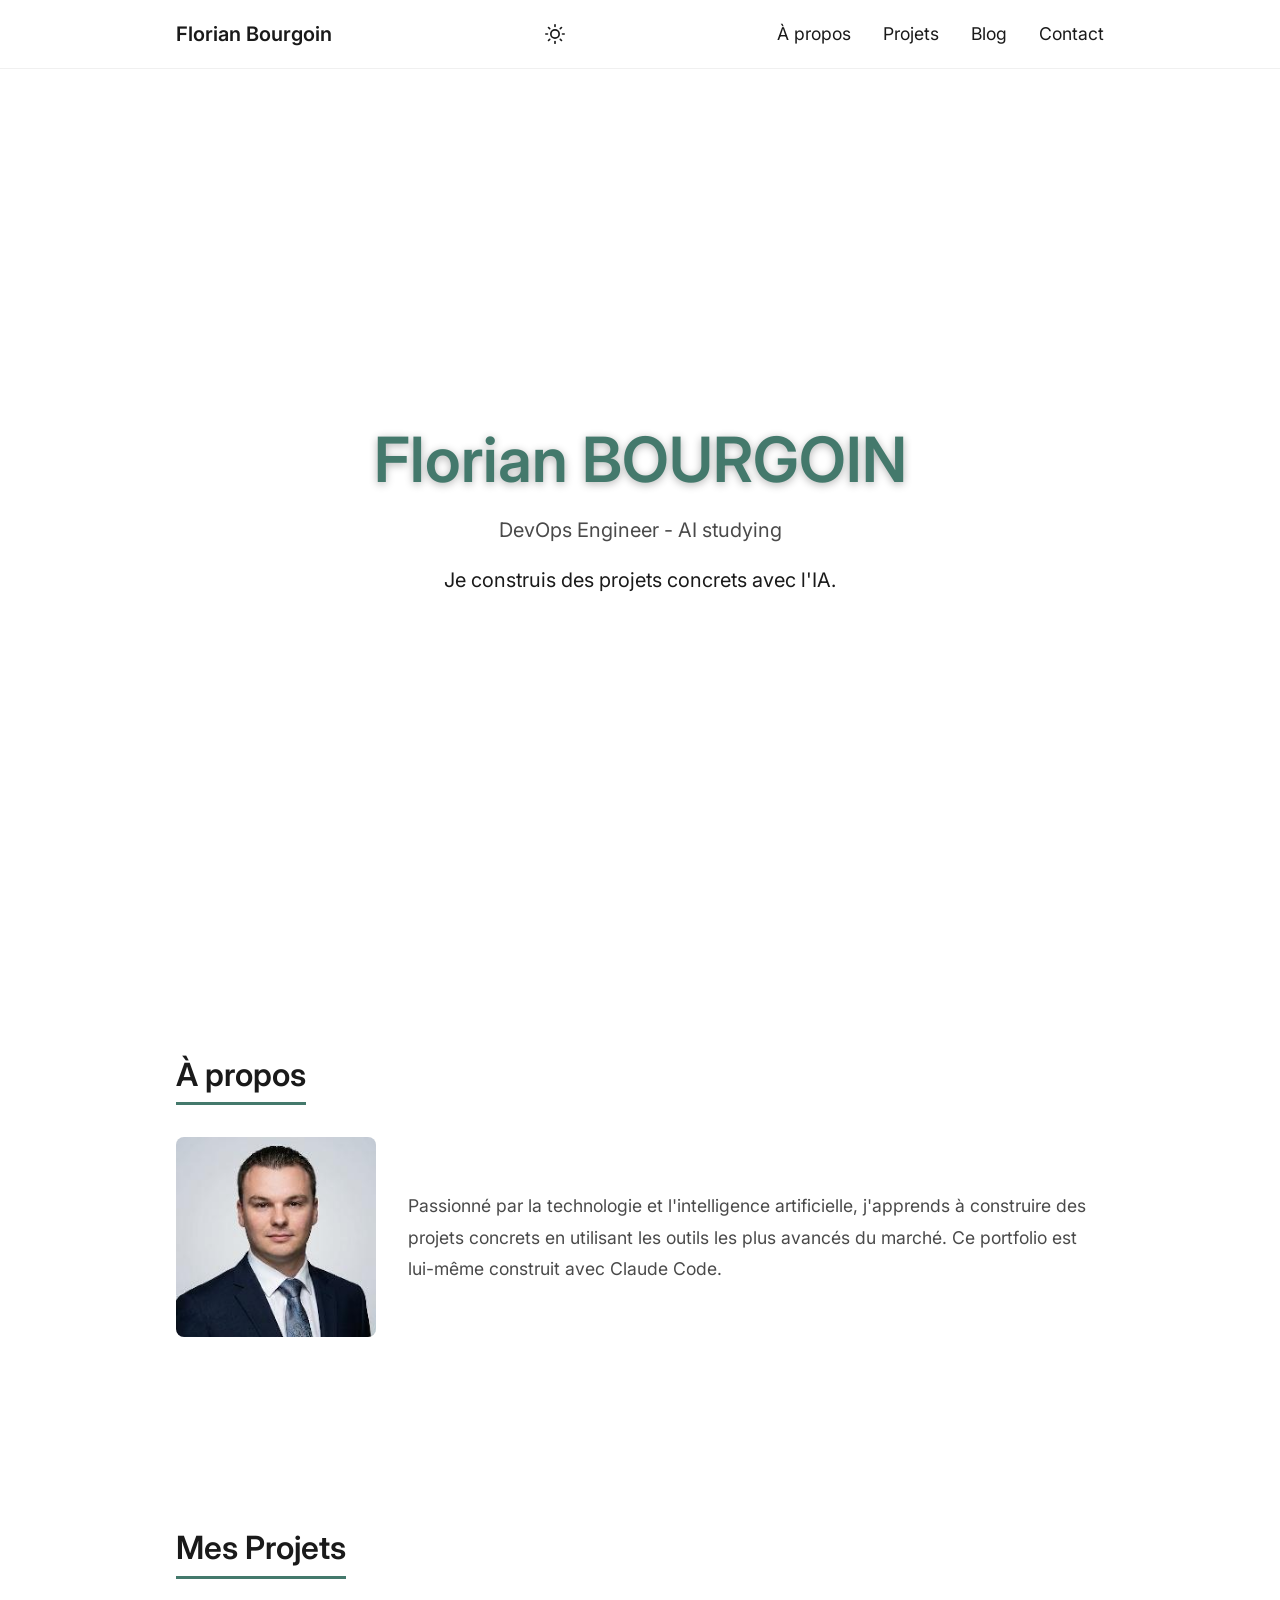
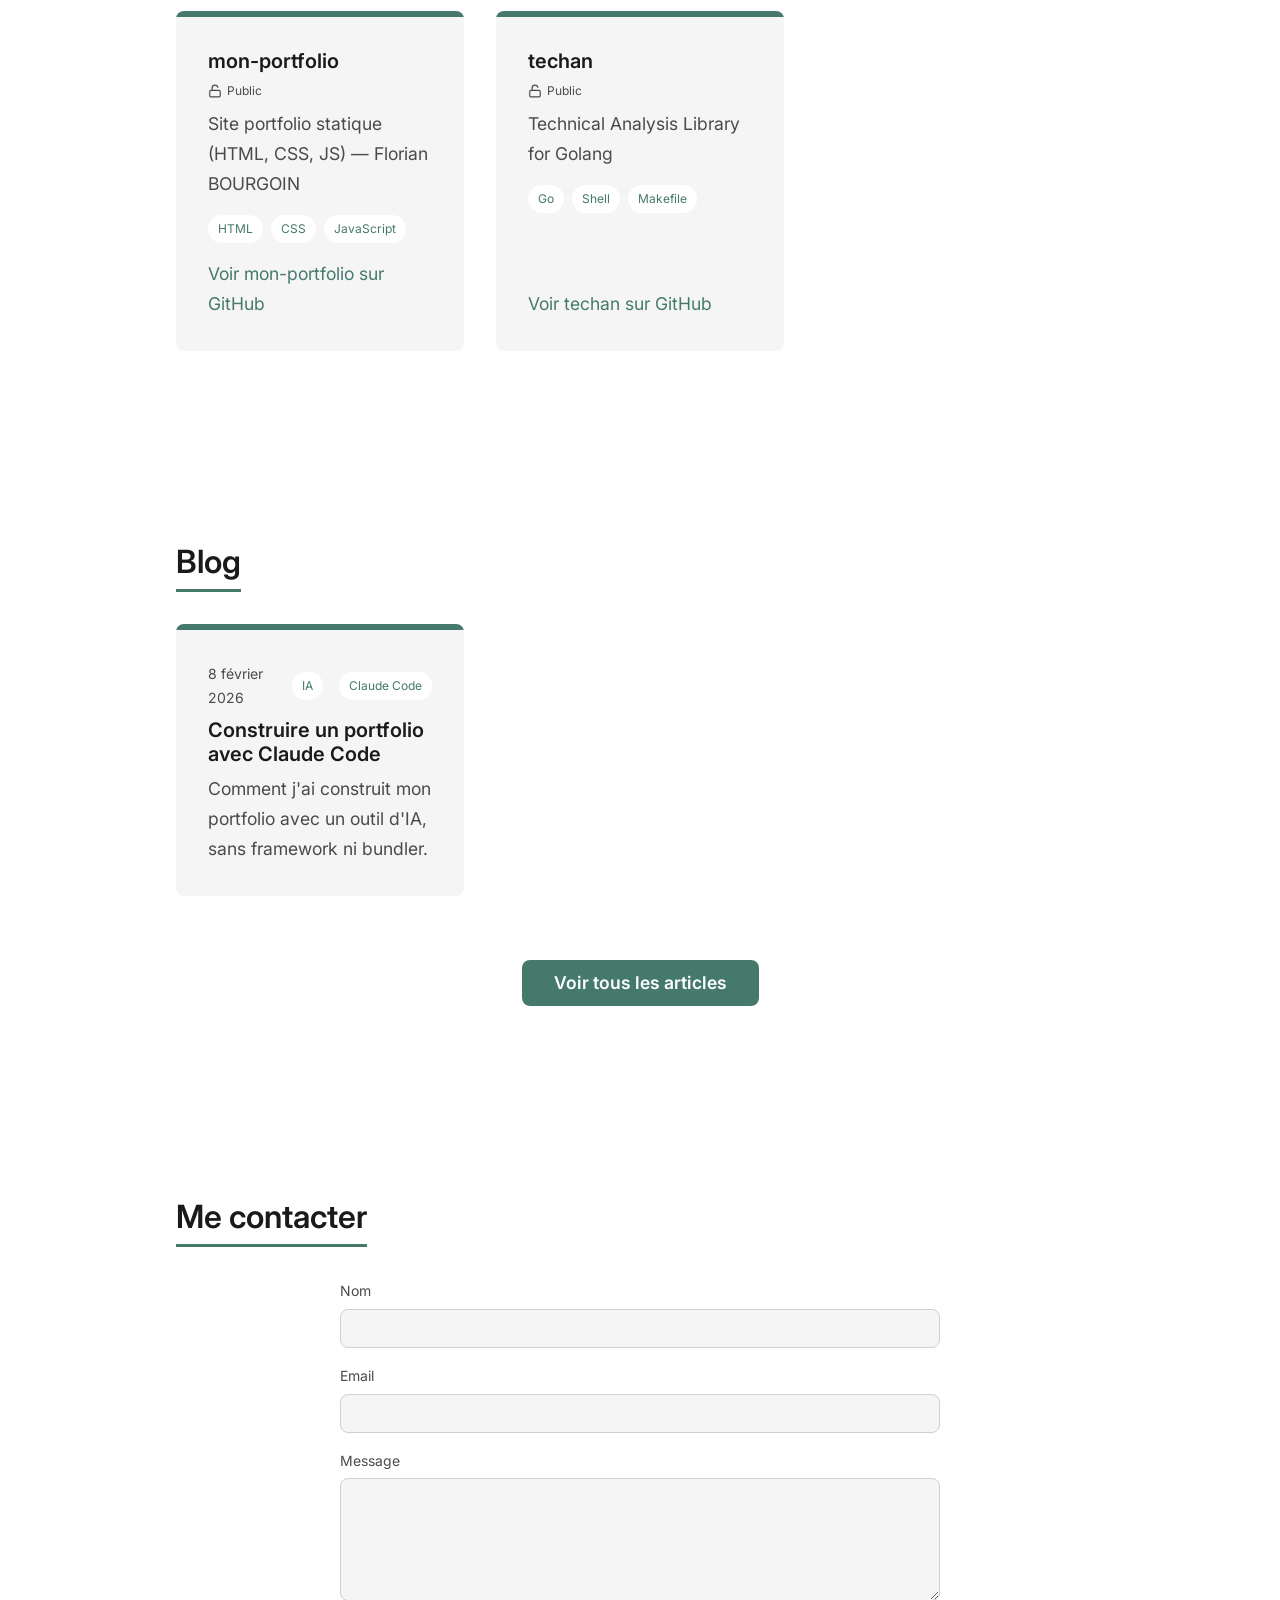
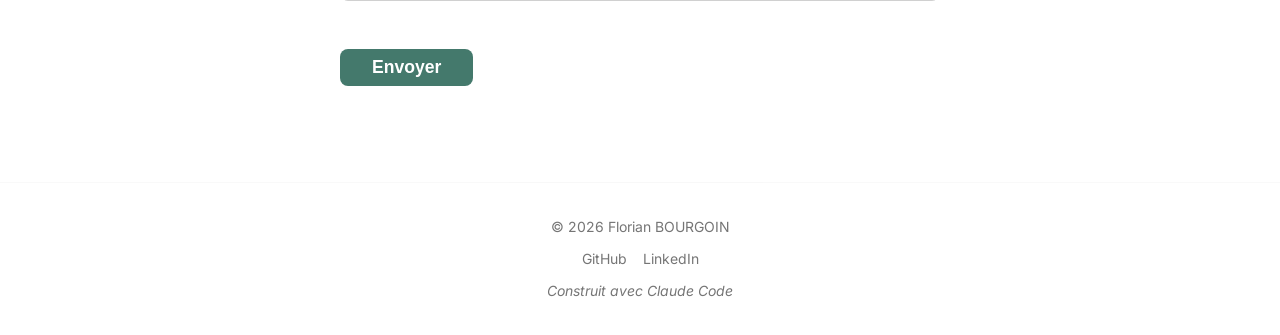
==== index.html @ 448d1a37 "Initial commit : portfolio complet avec dark mode, projets dynamiques, agents et skills Co-Authored-" ====
<!DOCTYPE html>
<html lang="fr">
<head>
  <meta charset="UTF-8">
  <meta name="viewport" content="width=device-width, initial-scale=1.0">
  <meta name="description" content="Portfolio de Florian BOURGOIN — DevOps Engineer - AI studying">
  <meta name="author" content="Florian BOURGOIN">
  <link rel="canonical" href="https://flobob45.github.io/mon-portfolio/">
  <meta property="og:type" content="website">
  <meta property="og:title" content="Florian BOURGOIN — Portfolio">
  <meta property="og:description" content="Portfolio de Florian BOURGOIN — DevOps Engineer - AI studying">
  <meta property="og:url" content="https://flobob45.github.io/mon-portfolio/">
  <meta property="og:image" content="https://flobob45.github.io/mon-portfolio/assets/images/photo.jpg">
  <title>Florian BOURGOIN — Portfolio</title>
  <link rel="icon" type="image/svg+xml" href="/favicon.svg">
  <link rel="preconnect" href="https://fonts.googleapis.com">
  <link rel="preconnect" href="https://fonts.gstatic.com" crossorigin>
  <link href="https://fonts.googleapis.com/css2?family=Inter:wght@400;600&display=swap" rel="stylesheet">
  <style>
    :root{--color-bg:#0a0a0a;--color-text:#e0e0e0;--color-header-bg:rgba(10,10,10,.8);--color-header-border:rgba(255,255,255,.06);--header-height:60px;--font-family:"Inter",sans-serif}
    [data-theme="light"]{--color-bg:#fff;--color-text:#1a1a1a;--color-header-bg:rgba(255,255,255,.8);--color-header-border:rgba(0,0,0,.06)}
    *,*::before,*::after{margin:0;padding:0;box-sizing:border-box}
    body{padding-top:var(--header-height);font-family:var(--font-family);color:var(--color-text);background-color:var(--color-bg)}
    .site-header{position:fixed;top:0;left:0;width:100%;background-color:var(--color-header-bg);backdrop-filter:blur(12px);-webkit-backdrop-filter:blur(12px);border-bottom:1px solid var(--color-header-border);z-index:100}
  </style>
  <link rel="stylesheet" href="css/style.css">
</head>
<body>

  <a href="#main-content" class="skip-link">Aller au contenu principal</a>

  <header class="site-header">
    <nav class="nav">
      <a href="#hero" class="nav-logo">Florian Bourgoin</a>
      <button class="theme-toggle" aria-label="Changer de thème">
        <svg class="theme-toggle__icon theme-toggle__icon--moon" aria-hidden="true" xmlns="http://www.w3.org/2000/svg" viewBox="0 0 24 24" fill="none" stroke="currentColor" stroke-width="2" stroke-linecap="round" stroke-linejoin="round">
          <path d="M21 12.79A9 9 0 1 1 11.21 3 7 7 0 0 0 21 12.79z"/>
        </svg>
        <svg class="theme-toggle__icon theme-toggle__icon--sun" aria-hidden="true" xmlns="http://www.w3.org/2000/svg" viewBox="0 0 24 24" fill="none" stroke="currentColor" stroke-width="2" stroke-linecap="round" stroke-linejoin="round">
          <circle cx="12" cy="12" r="5"/>
          <line x1="12" y1="1" x2="12" y2="3"/>
          <line x1="12" y1="21" x2="12" y2="23"/>
          <line x1="4.22" y1="4.22" x2="5.64" y2="5.64"/>
          <line x1="18.36" y1="18.36" x2="19.78" y2="19.78"/>
          <line x1="1" y1="12" x2="3" y2="12"/>
          <line x1="21" y1="12" x2="23" y2="12"/>
          <line x1="4.22" y1="19.78" x2="5.64" y2="18.36"/>
          <line x1="18.36" y1="5.64" x2="19.78" y2="4.22"/>
        </svg>
      </button>
      <button class="nav-hamburger" aria-label="Ouvrir le menu" aria-expanded="false">
        <span aria-hidden="true"></span>
        <span aria-hidden="true"></span>
        <span aria-hidden="true"></span>
      </button>
      <ul class="nav-links">
        <li><a href="#about">À propos</a></li>
        <li><a href="#projects">Projets</a></li>
        <li><a href="#blog">Blog</a></li>
        <li><a href="#contact">Contact</a></li>
      </ul>
    </nav>
  </header>

  <main id="main-content">

    <section id="hero" class="hero">
      <h1>Florian BOURGOIN</h1>
      <p class="hero-subtitle">DevOps Engineer - AI studying</p>
      <p class="hero-tagline">Je construis des projets concrets avec l'IA.</p>
    </section>

    <section id="about" class="about">
      <h2>À propos</h2>
      <div class="about__grid">
        <img src="assets/images/photo.jpg" alt="Photo de Florian BOURGOIN" class="about__photo" loading="lazy" width="200" height="200">
        <p class="about__text">
          Passionné par la technologie et l'intelligence artificielle,
          j'apprends à construire des projets concrets en utilisant les outils
          les plus avancés du marché. Ce portfolio est lui-même construit avec
          Claude Code.
        </p>
      </div>
    </section>

    <section id="projects" class="projects">
      <h2>Mes Projets</h2>
      <div class="projects-grid" id="projects-grid"></div>
    </section>

    <section id="blog" class="blog-preview">
      <h2>Blog</h2>
      <div class="blog-grid">

        <article class="card">
          <a href="blog/premier-article.html" class="blog-card__link">
            <div class="card__banner"></div>
            <div class="card__body">
              <div class="meta">
                <time datetime="2026-02-08">8 février 2026</time>
                <span class="badge">IA</span>
                <span class="badge">Claude Code</span>
              </div>
              <h3>Construire un portfolio avec Claude Code</h3>
              <p>Comment j'ai construit mon portfolio avec un outil d'IA, sans framework ni bundler.</p>
            </div>
          </a>
        </article>

      </div>
      <div class="blog-preview__footer">
        <a href="blog/" class="btn">Voir tous les articles</a>
      </div>
    </section>

    <section id="contact" class="contact">
      <h2>Me contacter</h2>
      <form class="contact-form" action="#" method="POST">
        <div class="contact-form__field">
          <label for="contact-name">Nom</label>
          <input type="text" id="contact-name" name="name" required aria-describedby="name-error">
          <span id="name-error" class="contact-form__error" role="alert" aria-live="polite"></span>
        </div>
        <div class="contact-form__field">
          <label for="contact-email">Email</label>
          <input type="email" id="contact-email" name="email" required aria-describedby="email-error">
          <span id="email-error" class="contact-form__error" role="alert" aria-live="polite"></span>
        </div>
        <div class="contact-form__field">
          <label for="contact-message">Message</label>
          <textarea id="contact-message" name="message" rows="5" required aria-describedby="message-error"></textarea>
          <span id="message-error" class="contact-form__error" role="alert" aria-live="polite"></span>
        </div>
        <button type="submit" class="btn">Envoyer</button>
      </form>
    </section>

  </main>

  <footer class="site-footer">
    <p>&copy; 2026 Florian BOURGOIN</p>
    <nav aria-label="Liens sociaux">
      <ul class="footer-links">
        <li><a href="https://github.com/flobob45" target="_blank" rel="noopener">GitHub<span class="sr-only"> (ouvre dans un nouvel onglet)</span></a></li>
        <li><a href="https://www.linkedin.com/in/florian-bourgoin-33162a311" target="_blank" rel="noopener">LinkedIn<span class="sr-only"> (ouvre dans un nouvel onglet)</span></a></li>
      </ul>
    </nav>
    <p class="footer-credit">Construit avec Claude Code</p>
  </footer>

  <script src="js/main.js" defer></script>
</body>
</html>
---- css/style.css ----
/* ===================================
   MonPortfolio — Styles globaux
   =================================== */

/* --- Custom Properties --- */
:root {
  --color-bg: #0a0a0a;
  --color-surface: #1a1a1a;
  --color-text: #e0e0e0;
  --color-text-muted: #a8a8a8;
  --color-accent: #a3b2c7;
  --color-accent-hover: #a7ffeb;
  --color-header-bg: rgba(10, 10, 10, 0.8);
  --color-header-border: rgba(255, 255, 255, 0.06);
  --color-nav-overlay: rgba(10, 10, 10, 0.95);
  --color-input-border: #2a2a2a;
  --color-card-shadow: rgba(0, 0, 0, 0.4);

  --font-family: "Inter", sans-serif;
  --font-size-xs: 0.75rem;
  --font-size-sm: 0.875rem;
  --font-size-base: clamp(1rem, 0.95rem + 0.25vw, 1.1rem);
  --font-size-lg: clamp(1.125rem, 1rem + 0.5vw, 1.25rem);
  --font-size-xl: clamp(1.5rem, 1.2rem + 1.5vw, 2rem);
  --font-size-2xl: clamp(2rem, 1.4rem + 2.5vw, 3.5rem);

  --spacing-sm: 0.5rem;
  --spacing-md: 1rem;
  --spacing-lg: 2rem;
  --spacing-xl: 4rem;
  --spacing-2xl: 6rem;

  --max-width: 960px;
  --header-height: 60px;
  --photo-size: 200px;
  --border-radius: 8px;
  --border-radius-pill: 999px;
}

[data-theme="light"] {
  --color-bg: #ffffff;
  --color-surface: #f5f5f5;
  --color-text: #1a1a1a;
  --color-text-muted: #4a4a4a;
  --color-accent: #44796c;
  --color-accent-hover: #0b7d63;
  --color-header-bg: rgba(255, 255, 255, 0.8);
  --color-header-border: rgba(0, 0, 0, 0.06);
  --color-nav-overlay: rgba(255, 255, 255, 0.95);
  --color-input-border: #d0d0d0;
  --color-card-shadow: rgba(0, 0, 0, 0.1);
}

html {
  scroll-behavior: smooth;
}

/* --- Reset --- */
*,
*::before,
*::after {
  margin: 0;
  padding: 0;
  box-sizing: border-box;
}

ul {
  list-style: none;
}

a {
  color: inherit;
  text-decoration: none;
}

img {
  display: block;
  max-width: 100%;
}

/* --- Skip Link --- */
.skip-link {
  position: absolute;
  top: -100%;
  left: var(--spacing-md);
  background-color: var(--color-accent);
  color: #ffffff;
  padding: var(--spacing-sm) var(--spacing-md);
  border-radius: var(--border-radius);
  font-weight: 600;
  z-index: 200;
}

.skip-link:focus {
  top: var(--spacing-sm);
}

/* --- Screen Reader Only --- */
.sr-only {
  position: absolute;
  width: 1px;
  height: 1px;
  padding: 0;
  margin: -1px;
  overflow: hidden;
  clip: rect(0, 0, 0, 0);
  white-space: nowrap;
  border: 0;
}

/* --- Focus Visible (global) --- */
a:focus-visible,
button:focus-visible {
  outline: 2px solid var(--color-accent);
  outline-offset: 2px;
}

/* --- Base --- */
body {
  padding-top: var(--header-height);
  font-family: var(--font-family);
  font-size: var(--font-size-base);
  color: var(--color-text);
  background-color: var(--color-bg);
  line-height: 1.7;
  -webkit-font-smoothing: antialiased;
  transition: background-color 0.3s, color 0.3s;
}

h1, h2, h3 {
  line-height: 1.2;
  font-weight: 600;
}

h1 {
  font-size: var(--font-size-2xl);
}

h2 {
  font-size: var(--font-size-xl);
  margin-bottom: var(--spacing-lg);
  padding-bottom: var(--spacing-sm);
  border-bottom: 3px solid var(--color-accent);
  display: inline-block;
}

h3 {
  font-size: var(--font-size-lg);
}

/* --- Layout --- */
section {
  padding: var(--spacing-2xl) var(--spacing-md);
  max-width: var(--max-width);
  margin: 0 auto;
}

/* --- Header / Nav --- */
.site-header {
  position: fixed;
  top: 0;
  left: 0;
  width: 100%;
  background-color: var(--color-header-bg);
  backdrop-filter: blur(12px);
  -webkit-backdrop-filter: blur(12px);
  border-bottom: 1px solid var(--color-header-border);
  z-index: 100;
}

.nav {
  display: flex;
  justify-content: space-between;
  align-items: center;
  max-width: var(--max-width);
  margin: 0 auto;
  padding: var(--spacing-md);
}

.nav-logo {
  font-weight: 600;
  font-size: var(--font-size-lg);
  z-index: 110;
}

.nav-hamburger {
  display: flex;
  flex-direction: column;
  justify-content: center;
  gap: 5px;
  background: none;
  border: none;
  cursor: pointer;
  padding: 0.5rem;
  z-index: 110;
}

.nav-hamburger span {
  display: block;
  width: 24px;
  height: 2px;
  background-color: var(--color-text);
  transition: transform 0.3s, opacity 0.3s;
}

.nav-hamburger.is-active span:nth-child(1) {
  transform: translateY(7px) rotate(45deg);
}

.nav-hamburger.is-active span:nth-child(2) {
  opacity: 0;
}

.nav-hamburger.is-active span:nth-child(3) {
  transform: translateY(-7px) rotate(-45deg);
}

.nav-links {
  display: none;
  position: fixed;
  inset: 0;
  background-color: var(--color-nav-overlay);
  backdrop-filter: blur(16px);
  -webkit-backdrop-filter: blur(16px);
  flex-direction: column;
  justify-content: center;
  align-items: center;
  gap: var(--spacing-xl);
  z-index: 105;
}

.nav-links.is-open {
  display: flex;
}

.nav-links a {
  font-size: var(--font-size-xl);
  font-weight: 600;
}

.nav-links a:hover {
  color: var(--color-accent);
}

/* --- Hero --- */
.hero {
  min-height: 100vh;
  display: flex;
  flex-direction: column;
  justify-content: center;
  align-items: center;
  text-align: center;
  padding: var(--spacing-lg) var(--spacing-md);
}

.hero h1 {
  font-size: clamp(2.25rem, 1.5rem + 3vw, 4rem);
  color: var(--color-accent);
  text-shadow: 0 2px 8px rgba(0, 0, 0, 0.3);
}

.hero-subtitle {
  margin-top: var(--spacing-md);
  font-size: var(--font-size-lg);
  color: var(--color-text-muted);
}

.hero-tagline {
  margin-top: var(--spacing-md);
  font-size: var(--font-size-lg);
  color: var(--color-text);
  max-width: 500px;
}

/* --- Button --- */
.btn {
  display: inline-block;
  margin-top: var(--spacing-lg);
  padding: var(--spacing-sm) var(--spacing-lg);
  background-color: var(--color-accent);
  color: #ffffff;
  font-weight: 600;
  border-radius: var(--border-radius);
  transition: background-color 0.2s;
}

.btn:hover {
  background-color: var(--color-accent-hover);
}

/* --- About --- */
.about__grid {
  display: flex;
  flex-direction: column;
  gap: var(--spacing-lg);
  align-items: center;
}

.about__photo {
  width: var(--photo-size);
  height: var(--photo-size);
  border-radius: var(--border-radius);
  object-fit: cover;
  flex-shrink: 0;
}

.about__text {
  color: var(--color-text-muted);
  line-height: 1.8;
}

/* --- Card (shared) --- */
.card {
  background-color: var(--color-surface);
  border-radius: var(--border-radius);
  overflow: hidden;
  display: flex;
  flex-direction: column;
  transition: transform 0.3s ease, box-shadow 0.3s ease;
}

.card:hover {
  transform: translateY(-4px);
  box-shadow: 0 8px 24px var(--color-card-shadow);
}

.card__banner {
  height: 6px;
  background-color: var(--color-accent);
}

.card__body {
  padding: var(--spacing-lg);
  display: flex;
  flex-direction: column;
  flex-grow: 1;
}

.card__body h3 {
  margin-bottom: var(--spacing-sm);
}

.card__body p {
  color: var(--color-text-muted);
}

/* --- Badge (shared) --- */
.badge {
  background-color: var(--color-bg);
  color: var(--color-accent);
  font-size: var(--font-size-xs);
  font-weight: 400;
  padding: 0.25rem 0.625rem;
  border-radius: var(--border-radius-pill);
  white-space: nowrap;
}

/* --- Meta (shared) --- */
.meta {
  display: flex;
  align-items: center;
  gap: var(--spacing-md);
  margin-bottom: var(--spacing-sm);
  font-size: var(--font-size-sm);
  color: var(--color-text-muted);
}

/* --- Projects --- */
.projects-grid {
  display: grid;
  grid-template-columns: 1fr;
  gap: var(--spacing-lg);
}

.project-card .card__body p {
  margin-bottom: var(--spacing-md);
}

.project-card__tags {
  display: flex;
  flex-wrap: wrap;
  gap: var(--spacing-sm);
  margin-bottom: var(--spacing-md);
}

.project-card__visibility {
  display: inline-flex;
  align-items: center;
  gap: 0.3rem;
  font-size: var(--font-size-xs);
  color: var(--color-text-muted);
  margin-bottom: var(--spacing-sm);
}

.projects-error {
  grid-column: 1 / -1;
  text-align: center;
  color: var(--color-text-muted);
  font-style: italic;
}

.project-link {
  color: var(--color-accent);
  font-weight: 400;
  margin-top: auto;
}

.project-link:hover {
  color: var(--color-accent-hover);
}

/* --- Contact --- */
.contact-form {
  max-width: 600px;
  margin: 0 auto;
  display: flex;
  flex-direction: column;
  gap: var(--spacing-md);
}

.contact-form__field {
  display: flex;
  flex-direction: column;
  gap: 0.375rem;
}

.contact-form__field label {
  font-size: var(--font-size-sm);
  font-weight: 400;
  color: var(--color-text-muted);
}

.contact-form__field input,
.contact-form__field textarea {
  background-color: var(--color-surface);
  color: var(--color-text);
  border: 1px solid var(--color-input-border);
  border-radius: var(--border-radius);
  padding: var(--spacing-sm) var(--spacing-md);
  font-family: var(--font-family);
  font-size: var(--font-size-base);
  transition: border-color 0.2s;
}

.contact-form__field input:focus-visible,
.contact-form__field textarea:focus-visible {
  outline: 2px solid var(--color-accent);
  outline-offset: 2px;
  border-color: var(--color-accent);
}

.contact-form__field textarea {
  resize: vertical;
}

.contact-form .btn {
  align-self: flex-start;
  border: none;
  cursor: pointer;
  font-size: var(--font-size-base);
}

.contact-form__error {
  font-size: var(--font-size-sm);
  color: #e63946;
  margin-top: 0.25rem;
  display: none;
}

.contact-form__error.is-visible {
  display: block;
}

/* --- Footer --- */
.site-footer {
  text-align: center;
  padding: var(--spacing-lg) var(--spacing-md);
  border-top: 1px solid var(--color-surface);
  font-size: var(--font-size-sm);
  opacity: 0.6;
  display: flex;
  flex-direction: column;
  align-items: center;
  gap: var(--spacing-sm);
}

.footer-links {
  display: flex;
  gap: var(--spacing-md);
}

.footer-links a:hover {
  color: var(--color-accent);
}

.footer-credit {
  font-style: italic;
}

/* --- Theme Toggle --- */
.theme-toggle {
  background: none;
  border: none;
  cursor: pointer;
  padding: 0.5rem;
  color: var(--color-text);
  z-index: 110;
  display: flex;
  align-items: center;
}

.theme-toggle__icon {
  width: 20px;
  height: 20px;
}

.theme-toggle__icon--sun {
  display: none;
}

[data-theme="light"] .theme-toggle__icon--sun {
  display: block;
}

[data-theme="light"] .theme-toggle__icon--moon {
  display: none;
}

/* --- Blog Cards --- */
.blog-grid {
  display: grid;
  grid-template-columns: 1fr;
  gap: var(--spacing-lg);
}

.blog-card__link {
  display: flex;
  flex-direction: column;
  flex-grow: 1;
  color: inherit;
  text-decoration: none;
}

/* --- Blog Preview (homepage) --- */
.blog-preview__footer {
  text-align: center;
  margin-top: var(--spacing-lg);
}

/* --- Blog Listing (blog/index.html) --- */
.blog-listing {
  padding: var(--spacing-2xl) var(--spacing-md);
  max-width: var(--max-width);
  margin: 0 auto;
}

.blog-listing h1 {
  margin-bottom: var(--spacing-sm);
}

.blog-listing .card h2 {
  font-size: var(--font-size-lg);
  margin-bottom: var(--spacing-sm);
  padding-bottom: 0;
  border-bottom: none;
  display: block;
}

.blog-listing__intro {
  color: var(--color-text-muted);
  margin-bottom: var(--spacing-xl);
}

/* --- Blog Article --- */
.blog-article {
  max-width: 700px;
  margin: 0 auto;
  padding: var(--spacing-2xl) var(--spacing-md);
}

.blog-article__header {
  margin-bottom: var(--spacing-xl);
}

.blog-article__meta {
  margin-bottom: var(--spacing-md);
}

.blog-article__category {
  background-color: var(--color-surface);
}

.blog-article__title {
  font-size: var(--font-size-xl);
  margin-bottom: 0;
  border-bottom: none;
  display: block;
}

.blog-article__content h2 {
  font-size: var(--font-size-lg);
  margin-top: var(--spacing-xl);
  margin-bottom: var(--spacing-md);
  border-bottom: none;
  display: block;
}

.blog-article__content h3 {
  margin-top: var(--spacing-lg);
  margin-bottom: var(--spacing-sm);
}

.blog-article__content p {
  margin-bottom: var(--spacing-md);
  color: var(--color-text-muted);
  line-height: 1.8;
}

.blog-article__content ul,
.blog-article__content ol {
  margin-bottom: var(--spacing-md);
  padding-left: var(--spacing-lg);
  color: var(--color-text-muted);
  line-height: 1.8;
}

.blog-article__content ul {
  list-style: disc;
}

.blog-article__content ol {
  list-style: decimal;
}

.blog-article__content code {
  background-color: var(--color-surface);
  padding: 0.15rem 0.4rem;
  border-radius: 4px;
  font-size: var(--font-size-sm);
}

.blog-article__content pre {
  background-color: var(--color-surface);
  padding: var(--spacing-md);
  border-radius: var(--border-radius);
  overflow-x: auto;
  margin-bottom: var(--spacing-md);
}

.blog-article__content pre code {
  background: none;
  padding: 0;
}

.blog-article__content blockquote {
  border-left: 3px solid var(--color-accent);
  padding-left: var(--spacing-md);
  margin-bottom: var(--spacing-md);
  color: var(--color-text-muted);
  font-style: italic;
}

.blog-article__content img {
  border-radius: var(--border-radius);
  margin: var(--spacing-md) 0;
}

.blog-article__back {
  display: inline-block;
  margin-top: var(--spacing-xl);
  color: var(--color-accent);
  font-weight: 400;
}

.blog-article__back:hover {
  color: var(--color-accent-hover);
}

/* --- Nav Active --- */
.nav-links a.is-active {
  color: var(--color-accent);
}

/* --- Fade-in Animation --- */
.fade-in {
  opacity: 0;
  transform: translateY(20px);
  transition: opacity 0.6s ease-out, transform 0.6s ease-out;
}

.fade-in.is-visible {
  opacity: 1;
  transform: translateY(0);
}

@media (prefers-reduced-motion: reduce) {
  .fade-in {
    opacity: 1;
    transform: none;
    transition: none;
  }
}

/* --- Media Queries (mobile-first) --- */
@media (min-width: 768px) {
  .nav-hamburger {
    display: none;
  }

  .nav-links {
    display: flex;
    position: static;
    background: none;
    backdrop-filter: none;
    flex-direction: row;
    gap: var(--spacing-lg);
  }

  .nav-links a {
    font-size: var(--font-size-base);
    font-weight: 400;
  }

  .about__grid {
    flex-direction: row;
    align-items: center;
  }

  .projects-grid,
  .blog-grid {
    grid-template-columns: repeat(2, 1fr);
  }
}

@media (min-width: 1024px) {
  .projects-grid,
  .blog-grid {
    grid-template-columns: repeat(3, 1fr);
  }
}
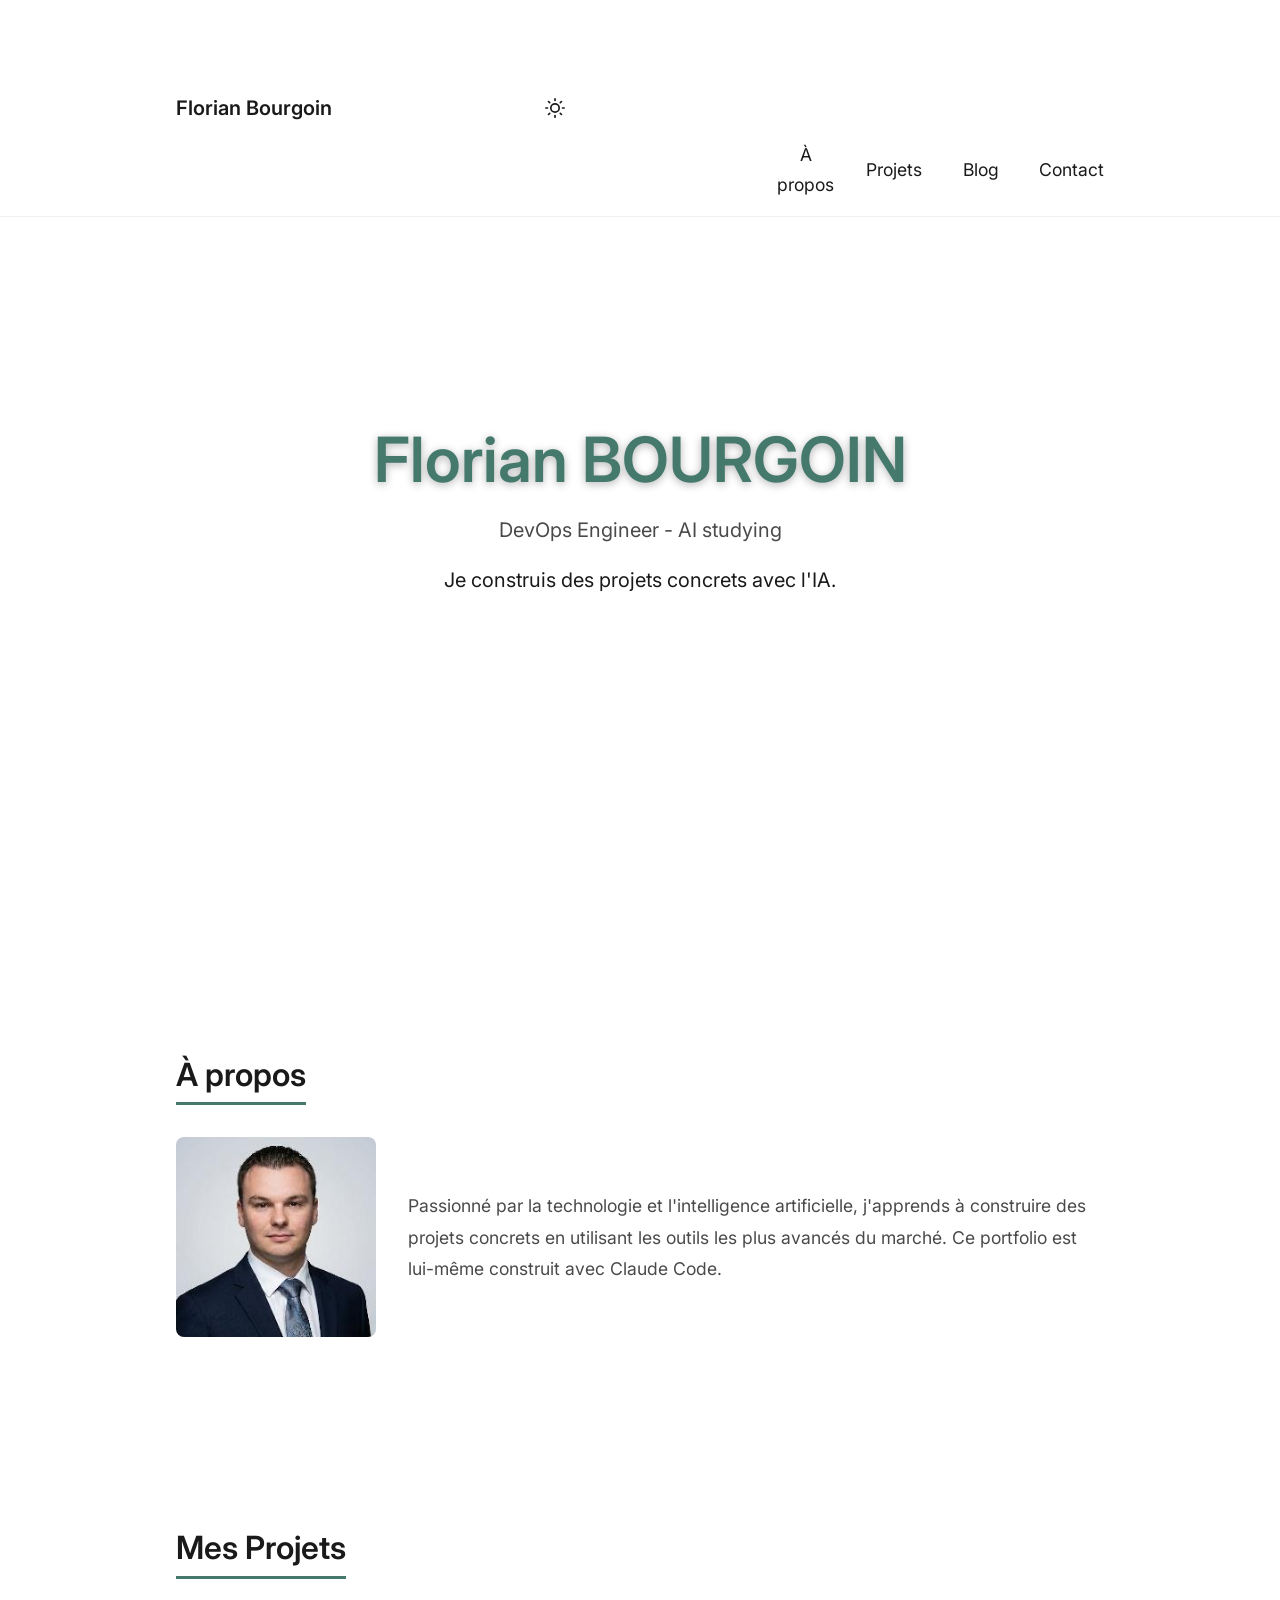
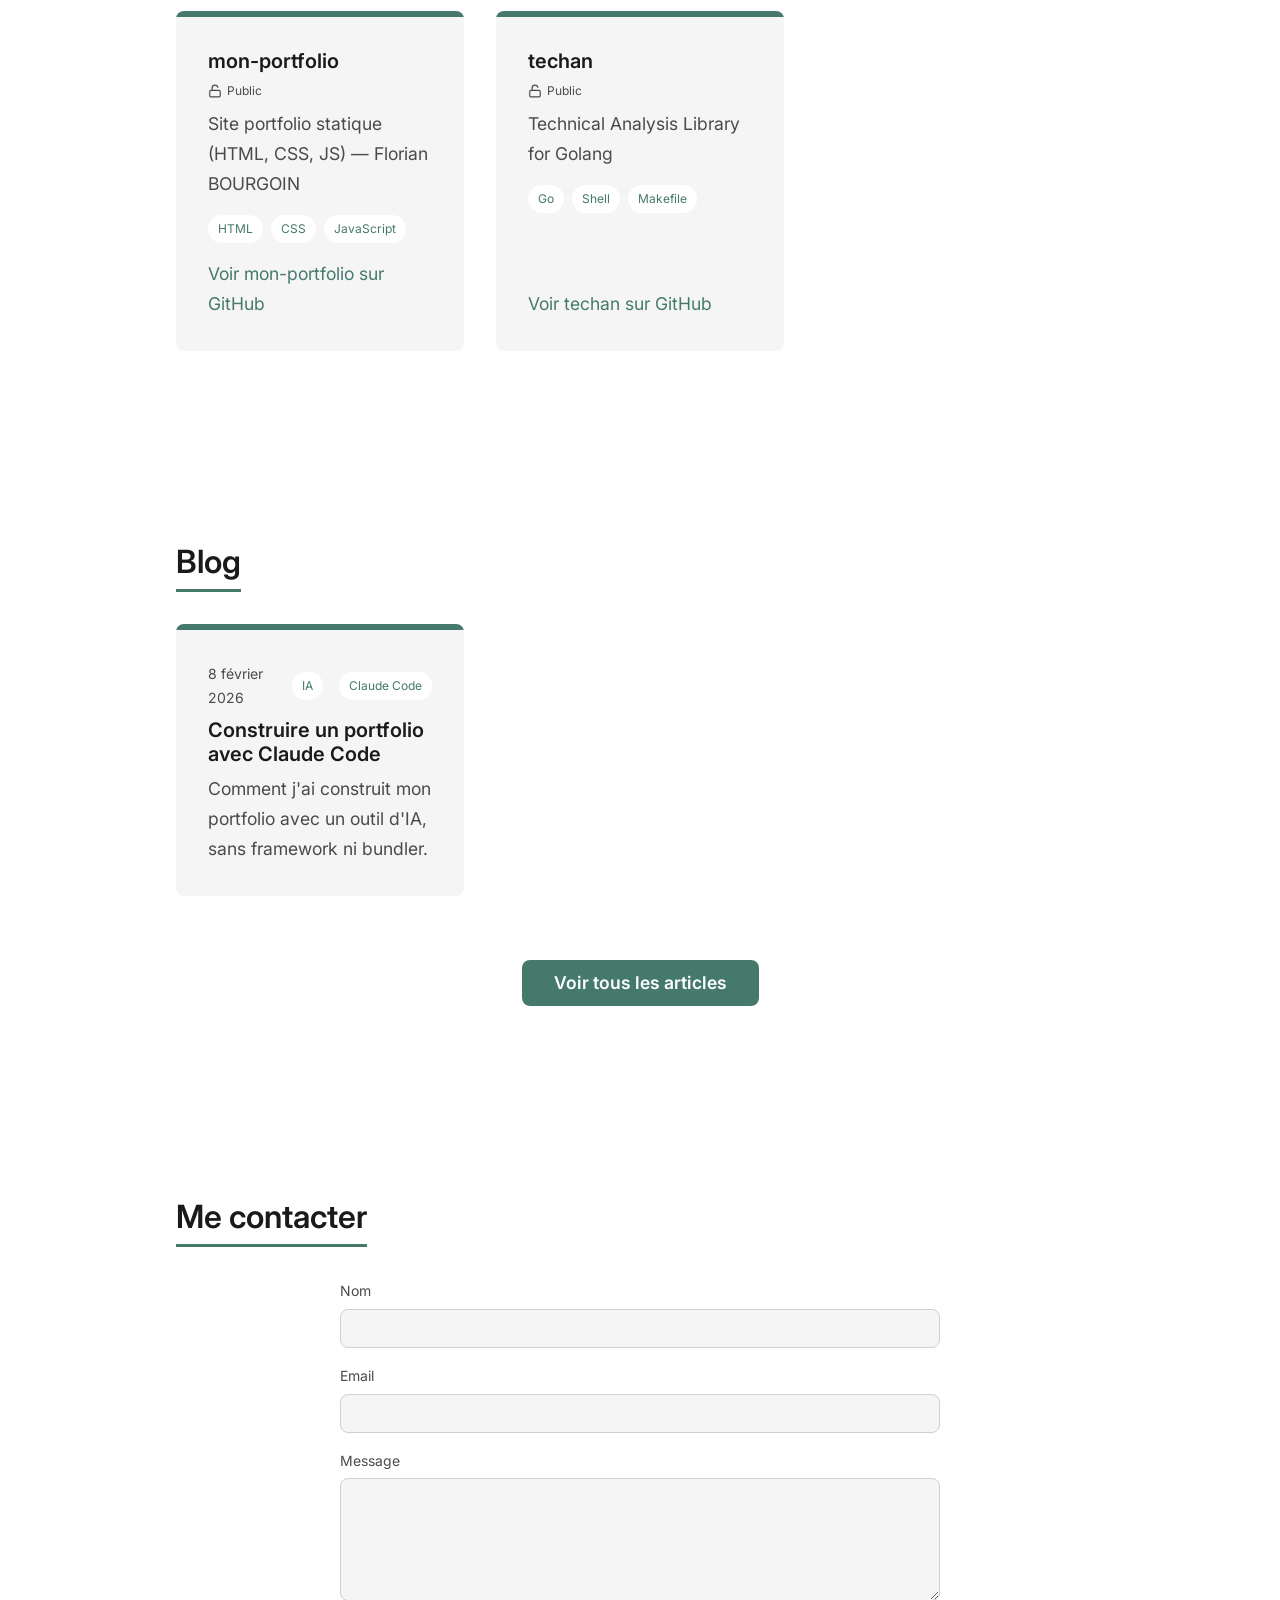
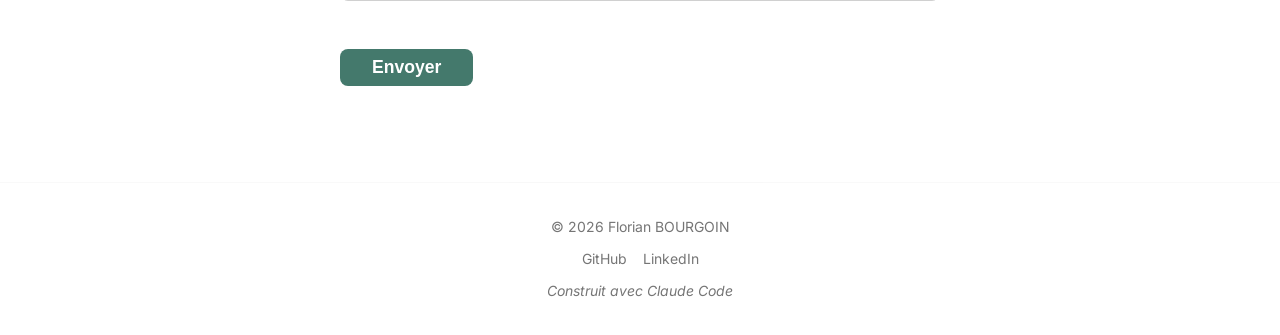
==== commit 88be081d: "Implémente le formulaire de contact avec Formspree - Ajoute Formspree avec sujet personnalisé - Ajou" ====
--- a/index.html
+++ b/index.html
@@ -12,7 +12,7 @@
   <meta property="og:url" content="https://flobob45.github.io/mon-portfolio/">
   <meta property="og:image" content="https://flobob45.github.io/mon-portfolio/assets/images/photo.jpg">
   <title>Florian BOURGOIN — Portfolio</title>
-  <link rel="icon" type="image/svg+xml" href="/favicon.svg">
+  <link rel="icon" type="image/svg+xml" href="favicon.svg">
   <link rel="preconnect" href="https://fonts.googleapis.com">
   <link rel="preconnect" href="https://fonts.gstatic.com" crossorigin>
   <link href="https://fonts.googleapis.com/css2?family=Inter:wght@400;600&display=swap" rel="stylesheet">
@@ -115,7 +115,10 @@
 
     <section id="contact" class="contact">
       <h2>Me contacter</h2>
-      <form class="contact-form" action="#" method="POST">
+      <form class="contact-form" action="https://formspree.io/f/xkovgbde" method="POST">
+        <input type="hidden" name="_subject" value="Nouveau message depuis le portfolio">
+        <input type="hidden" name="_next" value="https://flobob45.github.io/mon-portfolio/merci.html">
+        <input type="text" name="_gotcha" style="display:none" tabindex="-1" autocomplete="off">
         <div class="contact-form__field">
           <label for="contact-name">Nom</label>
           <input type="text" id="contact-name" name="name" required aria-describedby="name-error">
--- a/css/style.css
+++ b/css/style.css
@@ -218,24 +218,38 @@
 .nav-links {
   display: none;
   position: fixed;
-  inset: 0;
+  top: 0;
+  left: 0;
+  right: 0;
+  bottom: 0;
+  padding: 0;
+  padding-top: calc(var(--header-height) + 4rem);
+  margin: 0;
   background-color: var(--color-nav-overlay);
   backdrop-filter: blur(16px);
   -webkit-backdrop-filter: blur(16px);
   flex-direction: column;
-  justify-content: center;
-  align-items: center;
-  gap: var(--spacing-xl);
-  z-index: 105;
+  justify-content: flex-start;
+  align-items: center;
+  gap: 2.5rem;
+  z-index: 120;
 }
 
 .nav-links.is-open {
   display: flex;
+}
+
+.nav-links li {
+  display: block;
+  width: 100%;
+  text-align: center;
 }
 
 .nav-links a {
   font-size: var(--font-size-xl);
   font-weight: 600;
+  display: block;
+  width: 100%;
 }
 
 .nav-links a:hover {
@@ -471,6 +485,47 @@
   display: block;
 }
 
+/* --- Thank You Page --- */
+.thank-you {
+  min-height: calc(100vh - var(--header-height) - 200px);
+  display: flex;
+  align-items: center;
+  justify-content: center;
+  padding: var(--spacing-xl) var(--spacing-md);
+}
+
+.thank-you__content {
+  max-width: 600px;
+  text-align: center;
+  display: flex;
+  flex-direction: column;
+  align-items: center;
+  gap: var(--spacing-lg);
+}
+
+.thank-you__icon {
+  width: 80px;
+  height: 80px;
+  color: #4ade80;
+  stroke-width: 2;
+}
+
+.thank-you h1 {
+  font-size: var(--font-size-xxl);
+  margin: 0;
+}
+
+.thank-you__message {
+  font-size: var(--font-size-lg);
+  color: var(--color-text-muted);
+  line-height: 1.6;
+  margin: 0;
+}
+
+.thank-you .btn {
+  margin-top: var(--spacing-md);
+}
+
 /* --- Footer --- */
 .site-footer {
   text-align: center;
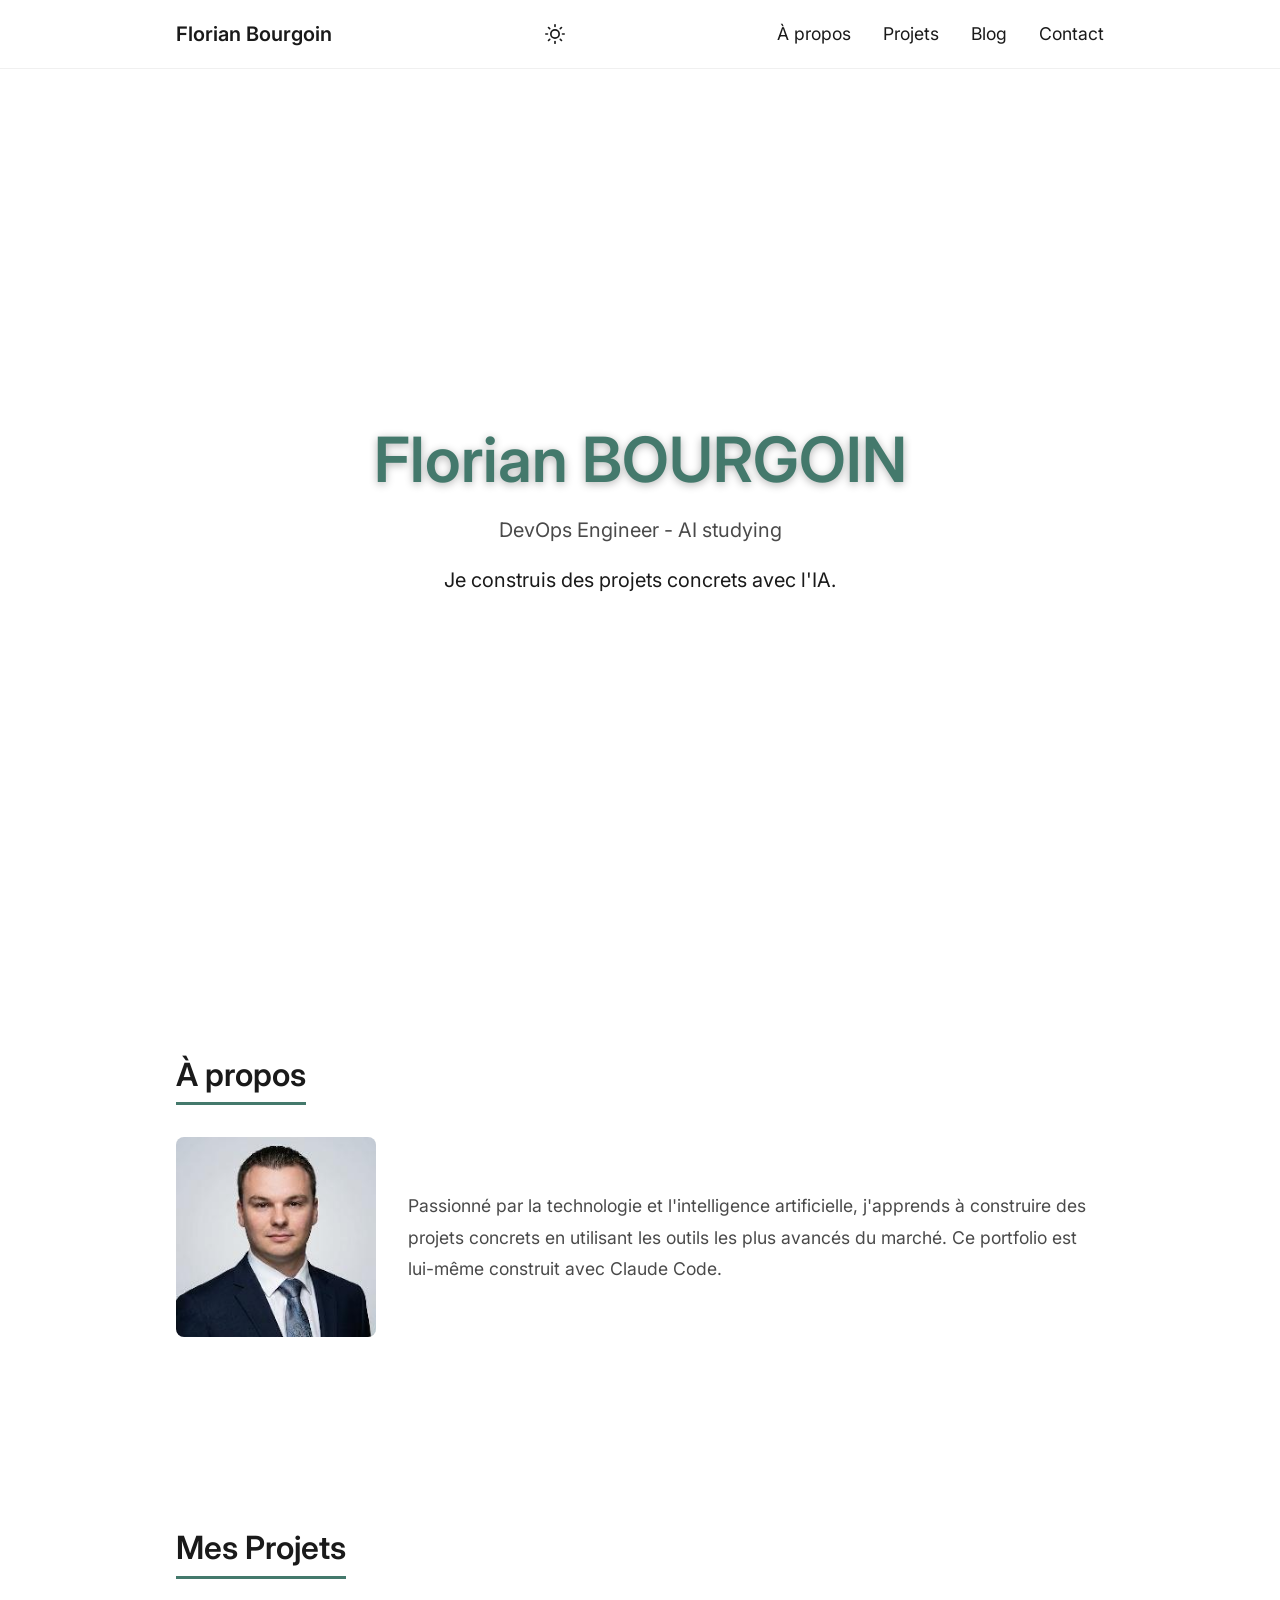
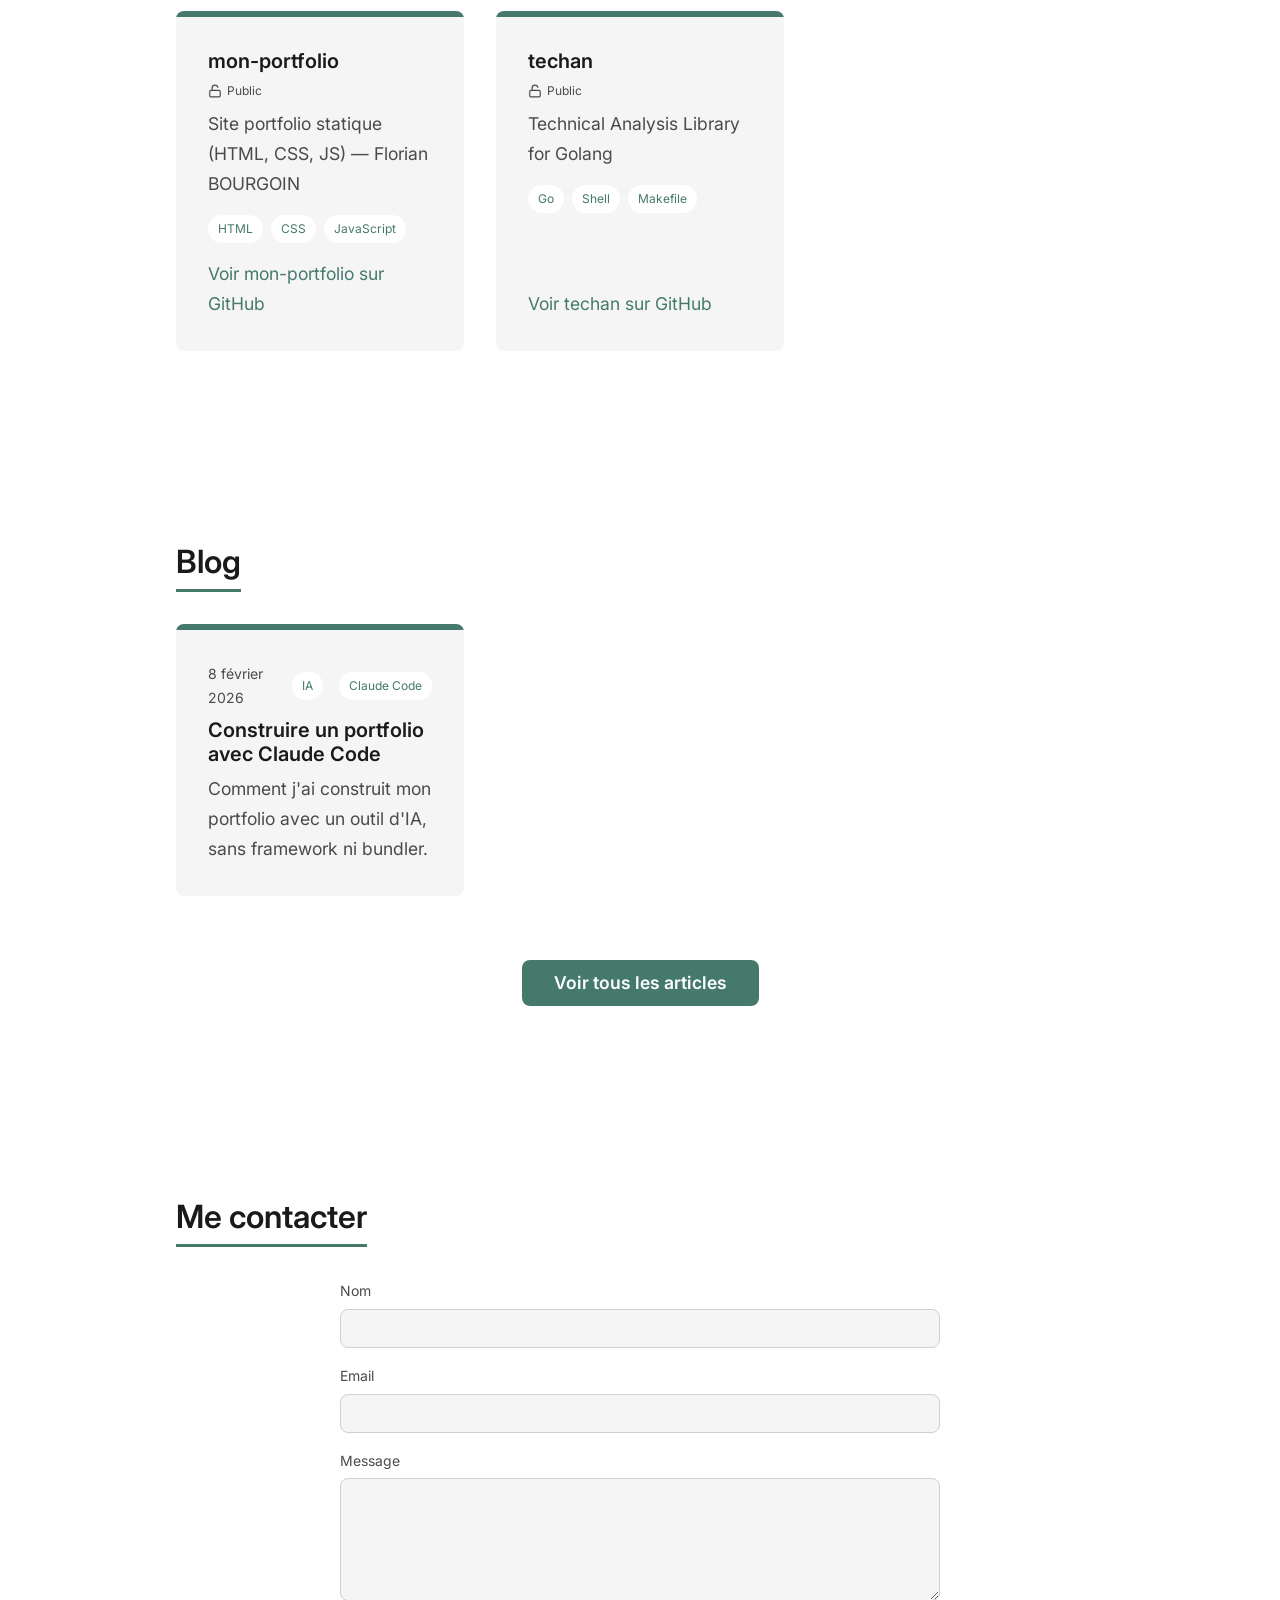
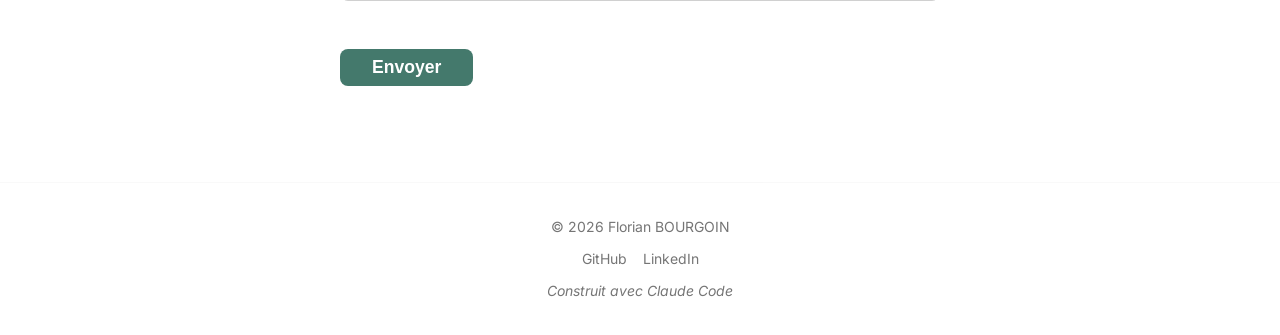
==== commit 4840b7aa: "Implémente la soumission AJAX pour le formulaire de contact - Soumission via fetch avec Formspree (p" ====
--- a/index.html
+++ b/index.html
@@ -116,8 +116,6 @@
     <section id="contact" class="contact">
       <h2>Me contacter</h2>
       <form class="contact-form" action="https://formspree.io/f/xkovgbde" method="POST">
-        <input type="hidden" name="_subject" value="Nouveau message depuis le portfolio">
-        <input type="hidden" name="_next" value="https://flobob45.github.io/mon-portfolio/merci.html">
         <input type="text" name="_gotcha" style="display:none" tabindex="-1" autocomplete="off">
         <div class="contact-form__field">
           <label for="contact-name">Nom</label>
@@ -136,6 +134,14 @@
         </div>
         <button type="submit" class="btn">Envoyer</button>
       </form>
+      <div class="contact-success" role="alert" aria-live="polite">
+        <svg class="contact-success__icon" xmlns="http://www.w3.org/2000/svg" viewBox="0 0 24 24" fill="none" stroke="currentColor" stroke-width="2" stroke-linecap="round" stroke-linejoin="round" aria-hidden="true">
+          <path d="M22 11.08V12a10 10 0 1 1-5.93-9.14"/>
+          <polyline points="22 4 12 14.01 9 11.01"/>
+        </svg>
+        <h3>Message envoyé !</h3>
+        <p>Merci pour votre message. Je vous répondrai dans les plus brefs délais.</p>
+      </div>
     </section>
 
   </main>
--- a/css/style.css
+++ b/css/style.css
@@ -53,6 +53,7 @@
 
 html {
   scroll-behavior: smooth;
+  scroll-padding-top: calc(var(--header-height) + 2rem);
 }
 
 /* --- Reset --- */
@@ -485,6 +486,72 @@
   display: block;
 }
 
+/* --- Contact Success Message --- */
+.contact-success {
+  display: none;
+  text-align: center;
+  padding: var(--spacing-xl) 0;
+  opacity: 0;
+  transition: opacity 0.5s ease-in-out;
+}
+
+.contact-success.is-visible {
+  display: block;
+  opacity: 1;
+}
+
+.contact-success__icon {
+  width: 64px;
+  height: 64px;
+  color: #4ade80;
+  stroke-width: 2;
+  margin: 0 auto var(--spacing-lg);
+}
+
+.contact-success h3 {
+  font-size: var(--font-size-xl);
+  margin-bottom: var(--spacing-md);
+}
+
+.contact-success p {
+  font-size: var(--font-size-base);
+  color: var(--color-text-muted);
+  line-height: 1.6;
+  margin: 0;
+}
+
+/* --- Button Loading State --- */
+.btn.is-loading {
+  position: relative;
+  color: transparent;
+  pointer-events: none;
+}
+
+.btn.is-loading::after {
+  content: "";
+  position: absolute;
+  top: 50%;
+  left: 50%;
+  width: 16px;
+  height: 16px;
+  margin: -8px 0 0 -8px;
+  border: 2px solid currentColor;
+  border-right-color: transparent;
+  border-radius: 50%;
+  animation: spin 0.6s linear infinite;
+  color: var(--color-text);
+}
+
+@keyframes spin {
+  to {
+    transform: rotate(360deg);
+  }
+}
+
+.contact-form.is-hidden {
+  display: none;
+}
+
 /* --- Thank You Page --- */
 .thank-you {
   min-height: calc(100vh - var(--header-height) - 200px);
@@ -765,10 +832,18 @@
   .nav-links {
     display: flex;
     position: static;
+    padding: 0;
     background: none;
     backdrop-filter: none;
     flex-direction: row;
+    align-items: center;
     gap: var(--spacing-lg);
+    width: auto;
+  }
+
+  .nav-links li {
+    width: auto;
+    text-align: left;
   }
 
   .nav-links a {
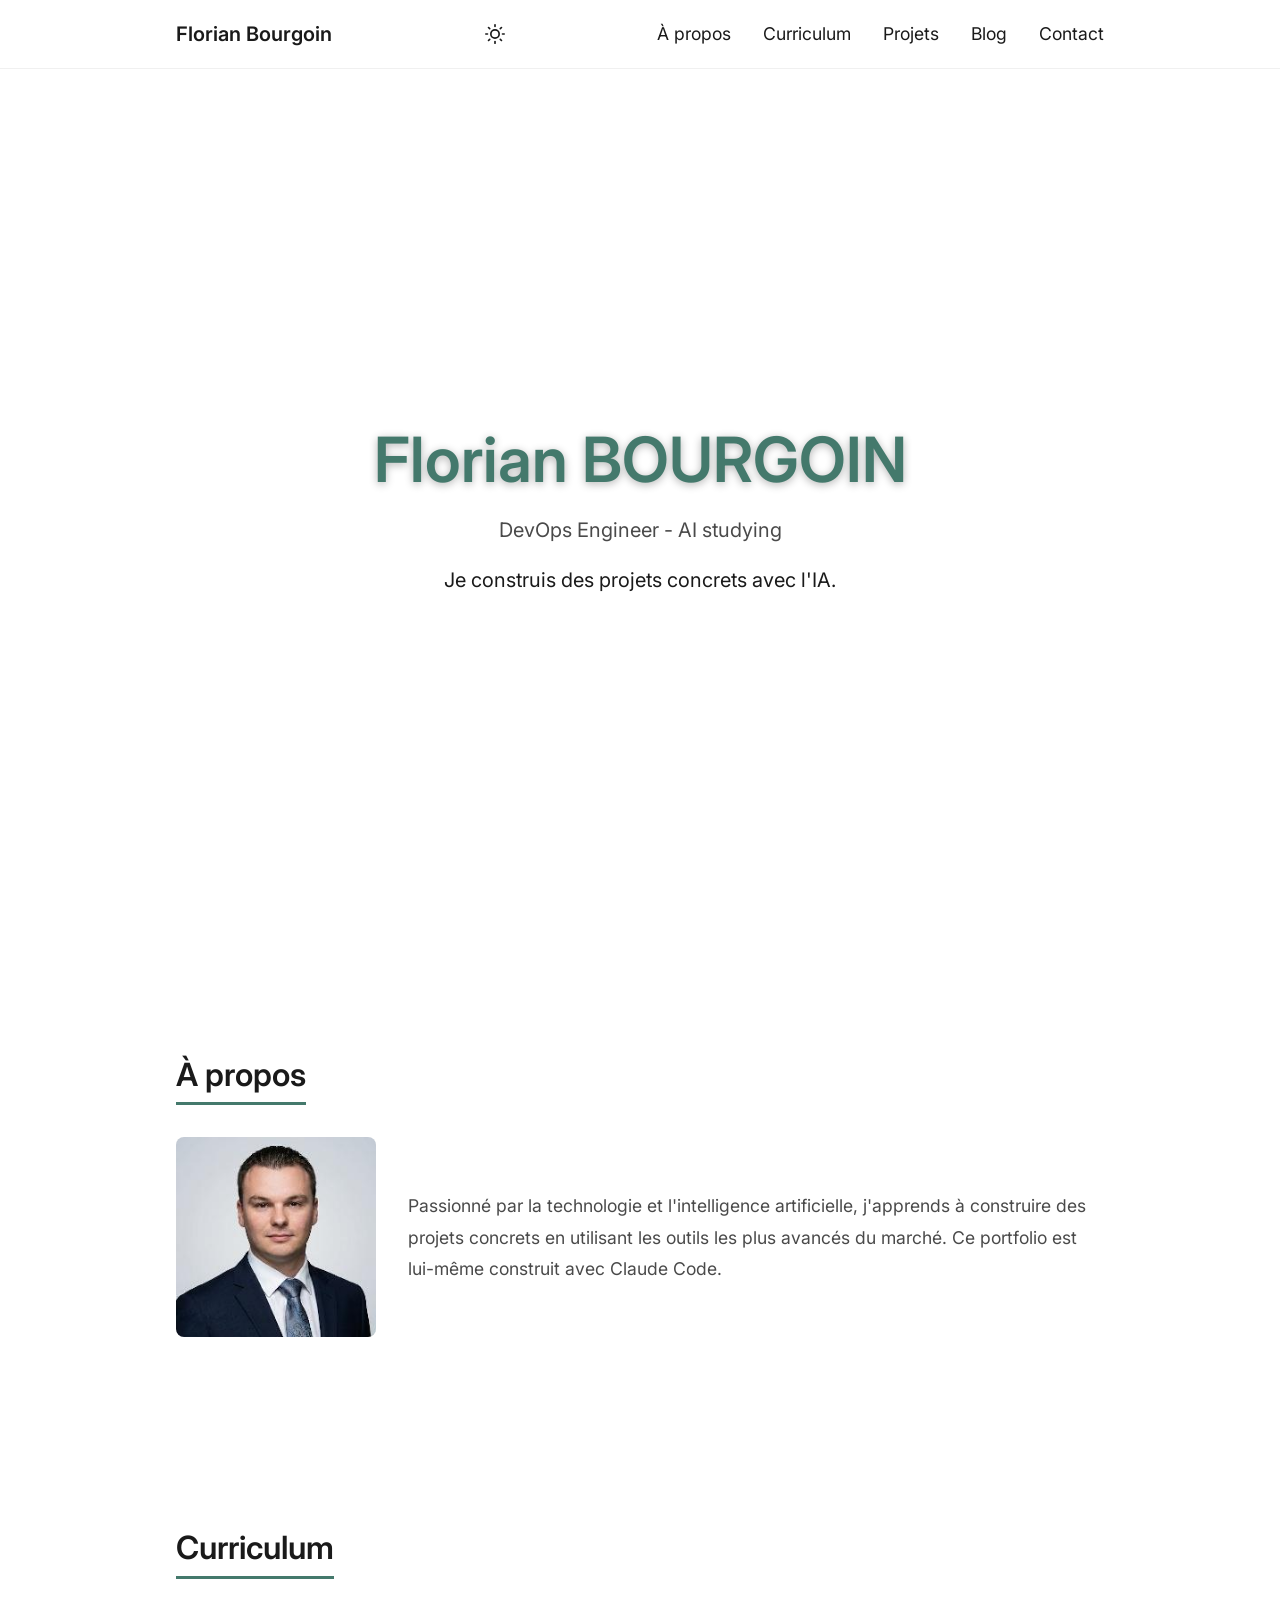
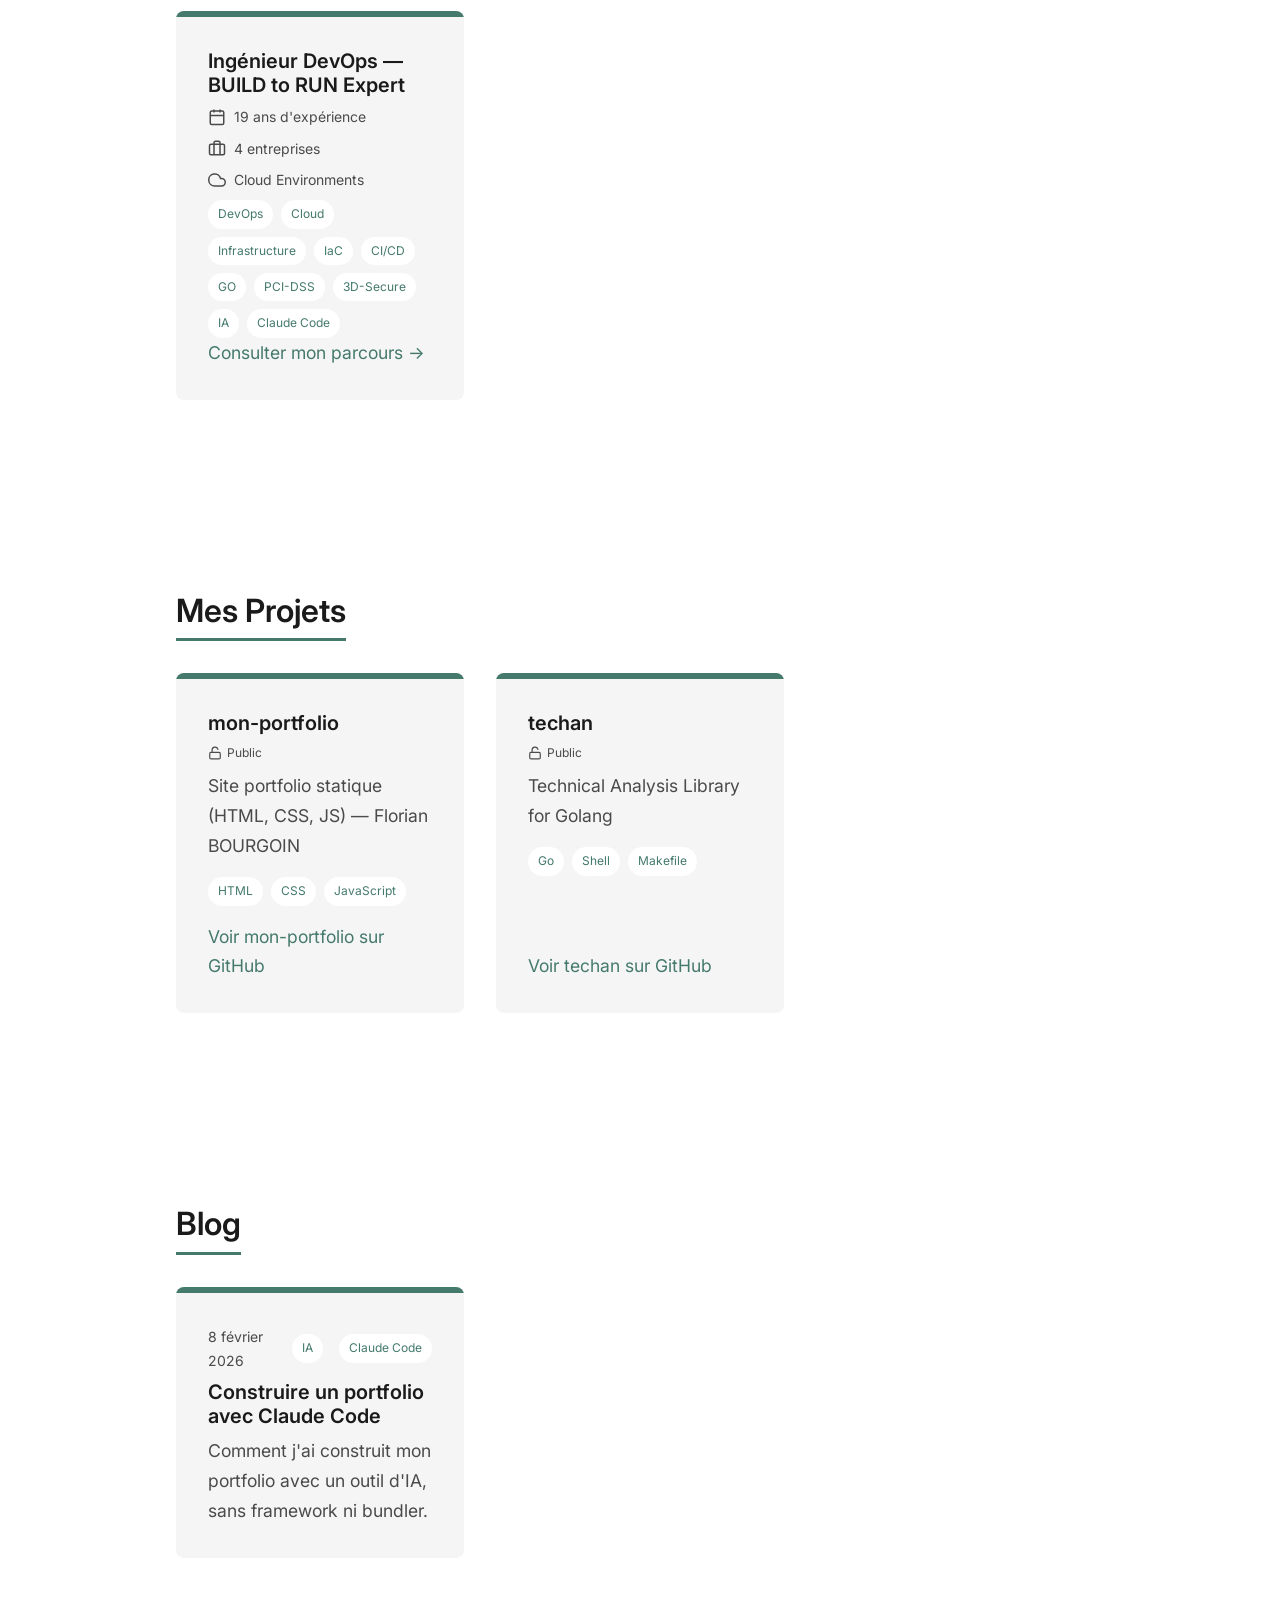
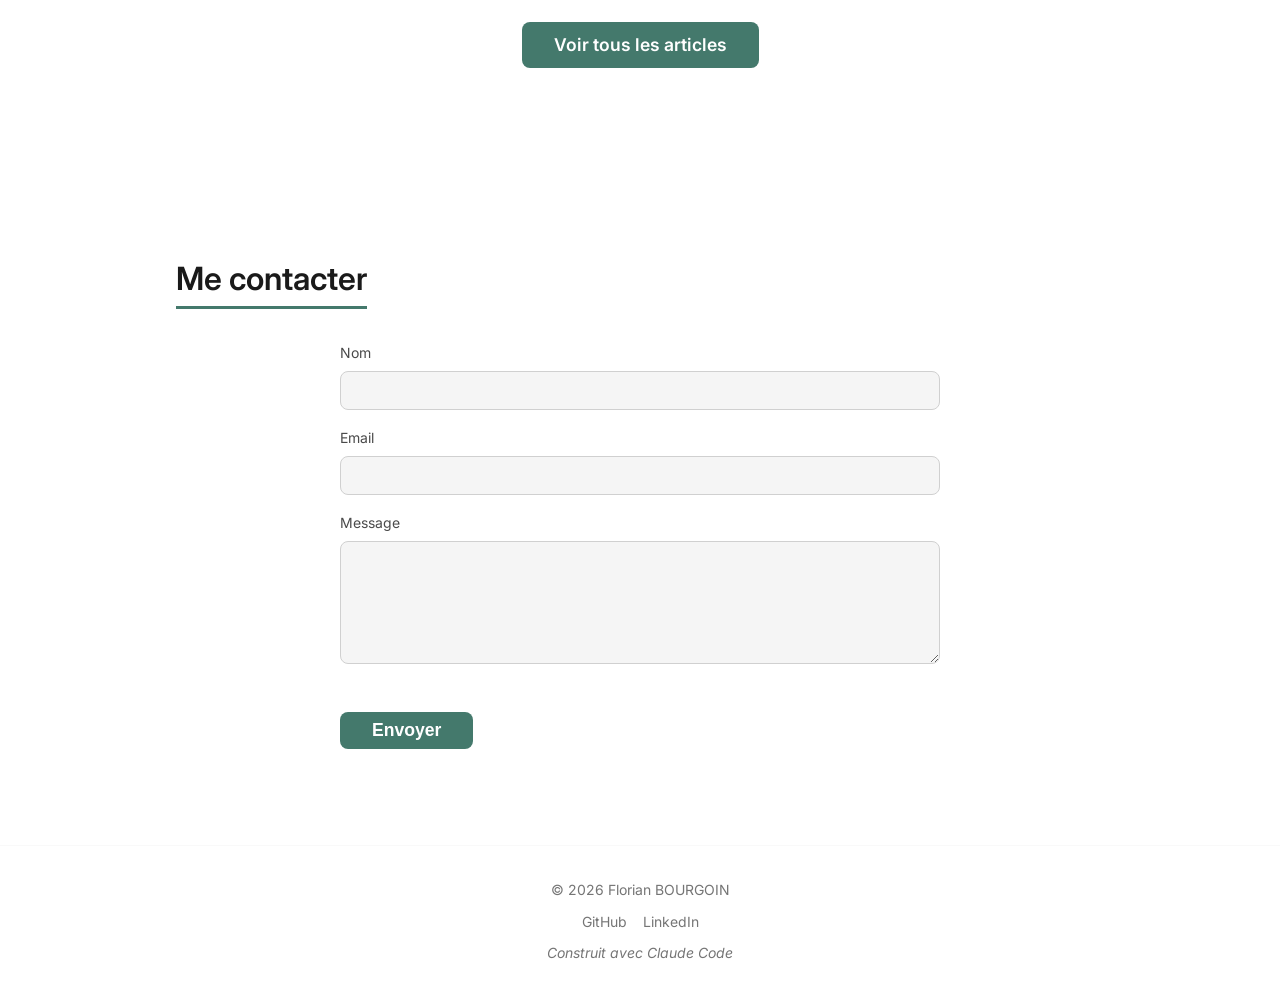
==== commit 544bde16: "Ajoute la section Curriculum au portfolio - Ajoute l'entrée "Curriculum" dans le menu de navigation " ====
--- a/index.html
+++ b/index.html
@@ -55,6 +55,7 @@
       </button>
       <ul class="nav-links">
         <li><a href="#about">À propos</a></li>
+        <li><a href="#curriculum">Curriculum</a></li>
         <li><a href="#projects">Projets</a></li>
         <li><a href="#blog">Blog</a></li>
         <li><a href="#contact">Contact</a></li>
@@ -80,6 +81,57 @@
           les plus avancés du marché. Ce portfolio est lui-même construit avec
           Claude Code.
         </p>
+      </div>
+    </section>
+
+    <section id="curriculum" class="curriculum">
+      <h2>Curriculum</h2>
+      <div class="curriculum-card-wrapper">
+        <article class="card curriculum-card">
+          <a href="curriculum.html" class="curriculum-card__link">
+            <div class="card__banner"></div>
+            <div class="card__body">
+              <h3>Ingénieur DevOps — BUILD to RUN Expert</h3>
+              <div class="curriculum-highlights">
+                <div class="highlight">
+                  <svg class="highlight__icon" xmlns="http://www.w3.org/2000/svg" viewBox="0 0 24 24" fill="none" stroke="currentColor" stroke-width="2">
+                    <rect x="3" y="4" width="18" height="18" rx="2" ry="2"/>
+                    <line x1="16" y1="2" x2="16" y2="6"/>
+                    <line x1="8" y1="2" x2="8" y2="6"/>
+                    <line x1="3" y1="10" x2="21" y2="10"/>
+                  </svg>
+                  <span> 19 ans d'expérience</span>
+                </div>
+                <div class="highlight">
+                  <svg class="highlight__icon" xmlns="http://www.w3.org/2000/svg" viewBox="0 0 24 24" fill="none" stroke="currentColor" stroke-width="2">
+                    <rect x="2" y="7" width="20" height="14" rx="2" ry="2"/>
+                    <path d="M16 21V5a2 2 0 0 0-2-2h-4a2 2 0 0 0-2 2v16"/>
+                  </svg>
+                  <span> 4 entreprises</span>
+                </div>
+                <div class="highlight">
+                  <svg class="highlight__icon" xmlns="http://www.w3.org/2000/svg" viewBox="0 0 24 24" fill="none" stroke="currentColor" stroke-width="2">
+                    <path d="M18 10h-1.26A8 8 0 1 0 9 20h9a5 5 0 0 0 0-10z"/>
+                  </svg>
+                  <span> Cloud Environments</span>
+                </div>
+              </div>
+              <div class="curriculum-tags">
+                <span class="badge">DevOps</span>
+                <span class="badge">Cloud</span>
+                <span class="badge">Infrastructure</span>
+                <span class="badge">IaC</span>
+                <span class="badge">CI/CD</span>
+                <span class="badge">GO</span>
+                <span class="badge">PCI-DSS</span>
+                <span class="badge">3D-Secure</span>
+                <span class="badge">IA</span>
+                <span class="badge">Claude Code</span>
+              </div>
+              <span class="project-link">Consulter mon parcours →</span>
+            </div>
+          </a>
+        </article>
       </div>
     </section>
 
--- a/css/style.css
+++ b/css/style.css
@@ -289,18 +289,32 @@
 
 /* --- Button --- */
 .btn {
-  display: inline-block;
+  display: inline-flex;
+  align-items: center;
+  justify-content: center;
   margin-top: var(--spacing-lg);
   padding: var(--spacing-sm) var(--spacing-lg);
   background-color: var(--color-accent);
   color: #ffffff;
   font-weight: 600;
   border-radius: var(--border-radius);
-  transition: background-color 0.2s;
+  transition: background-color 0.2s, border-color 0.2s;
+  text-decoration: none;
 }
 
 .btn:hover {
   background-color: var(--color-accent-hover);
+}
+
+.btn--secondary {
+  background-color: transparent;
+  color: var(--color-text);
+  border: 2px solid var(--color-border);
+}
+
+.btn--secondary:hover {
+  border-color: var(--color-accent);
+  background-color: transparent;
 }
 
 /* --- About --- */
@@ -378,6 +392,72 @@
   margin-bottom: var(--spacing-sm);
   font-size: var(--font-size-sm);
   color: var(--color-text-muted);
+}
+
+/* --- Curriculum Section --- */
+.curriculum-card-wrapper {
+  display: grid;
+  grid-template-columns: 1fr;
+  gap: var(--spacing-lg);
+}
+
+.curriculum-card__link {
+  display: flex;
+  flex-direction: column;
+  flex-grow: 1;
+  color: inherit;
+  text-decoration: none;
+}
+
+.curriculum-meta {
+  display: flex;
+  flex-direction: column;
+  gap: var(--spacing-sm);
+  margin-bottom: var(--spacing-sm);
+}
+
+.curriculum-experience {
+  font-size: var(--font-size-sm);
+  color: var(--color-text-muted);
+}
+
+.curriculum-tags {
+  display: flex;
+  flex-wrap: wrap;
+  gap: var(--spacing-sm);
+}
+
+.curriculum-highlights {
+  display: flex;
+  flex-wrap: wrap;
+  gap: var(--spacing-sm);
+  margin-bottom: var(--spacing-sm);
+}
+
+.highlight {
+  display: flex;
+  align-items: center;
+  gap: var(--spacing-sm);
+  font-size: var(--font-size-sm);
+  color: var(--color-text-muted);
+}
+
+.highlight__icon {
+  width: 18px;
+  height: 18px;
+  flex-shrink: 0;
+}
+
+@media (min-width: 768px) {
+  .curriculum-card-wrapper {
+    grid-template-columns: repeat(2, 1fr);
+  }
+}
+
+@media (min-width: 1024px) {
+  .curriculum-card-wrapper {
+    grid-template-columns: repeat(3, 1fr);
+  }
 }
 
 /* --- Projects --- */
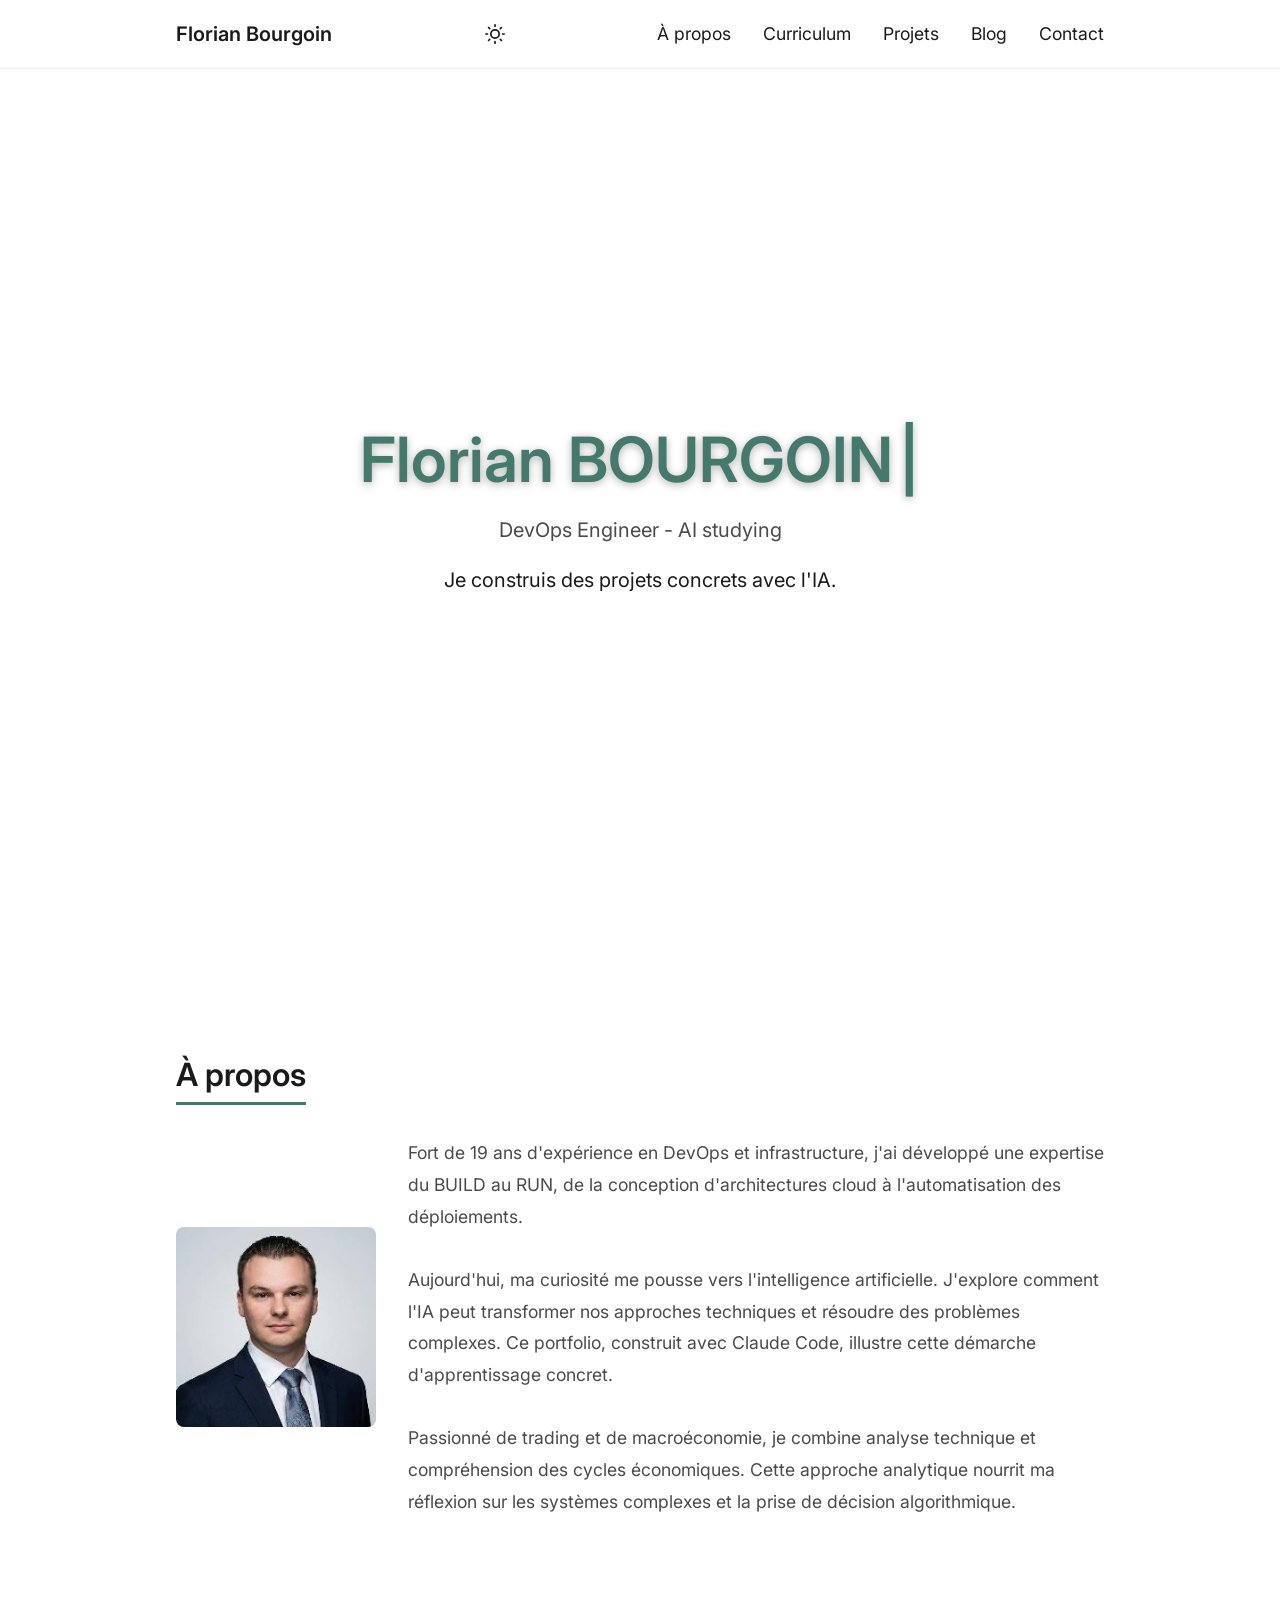
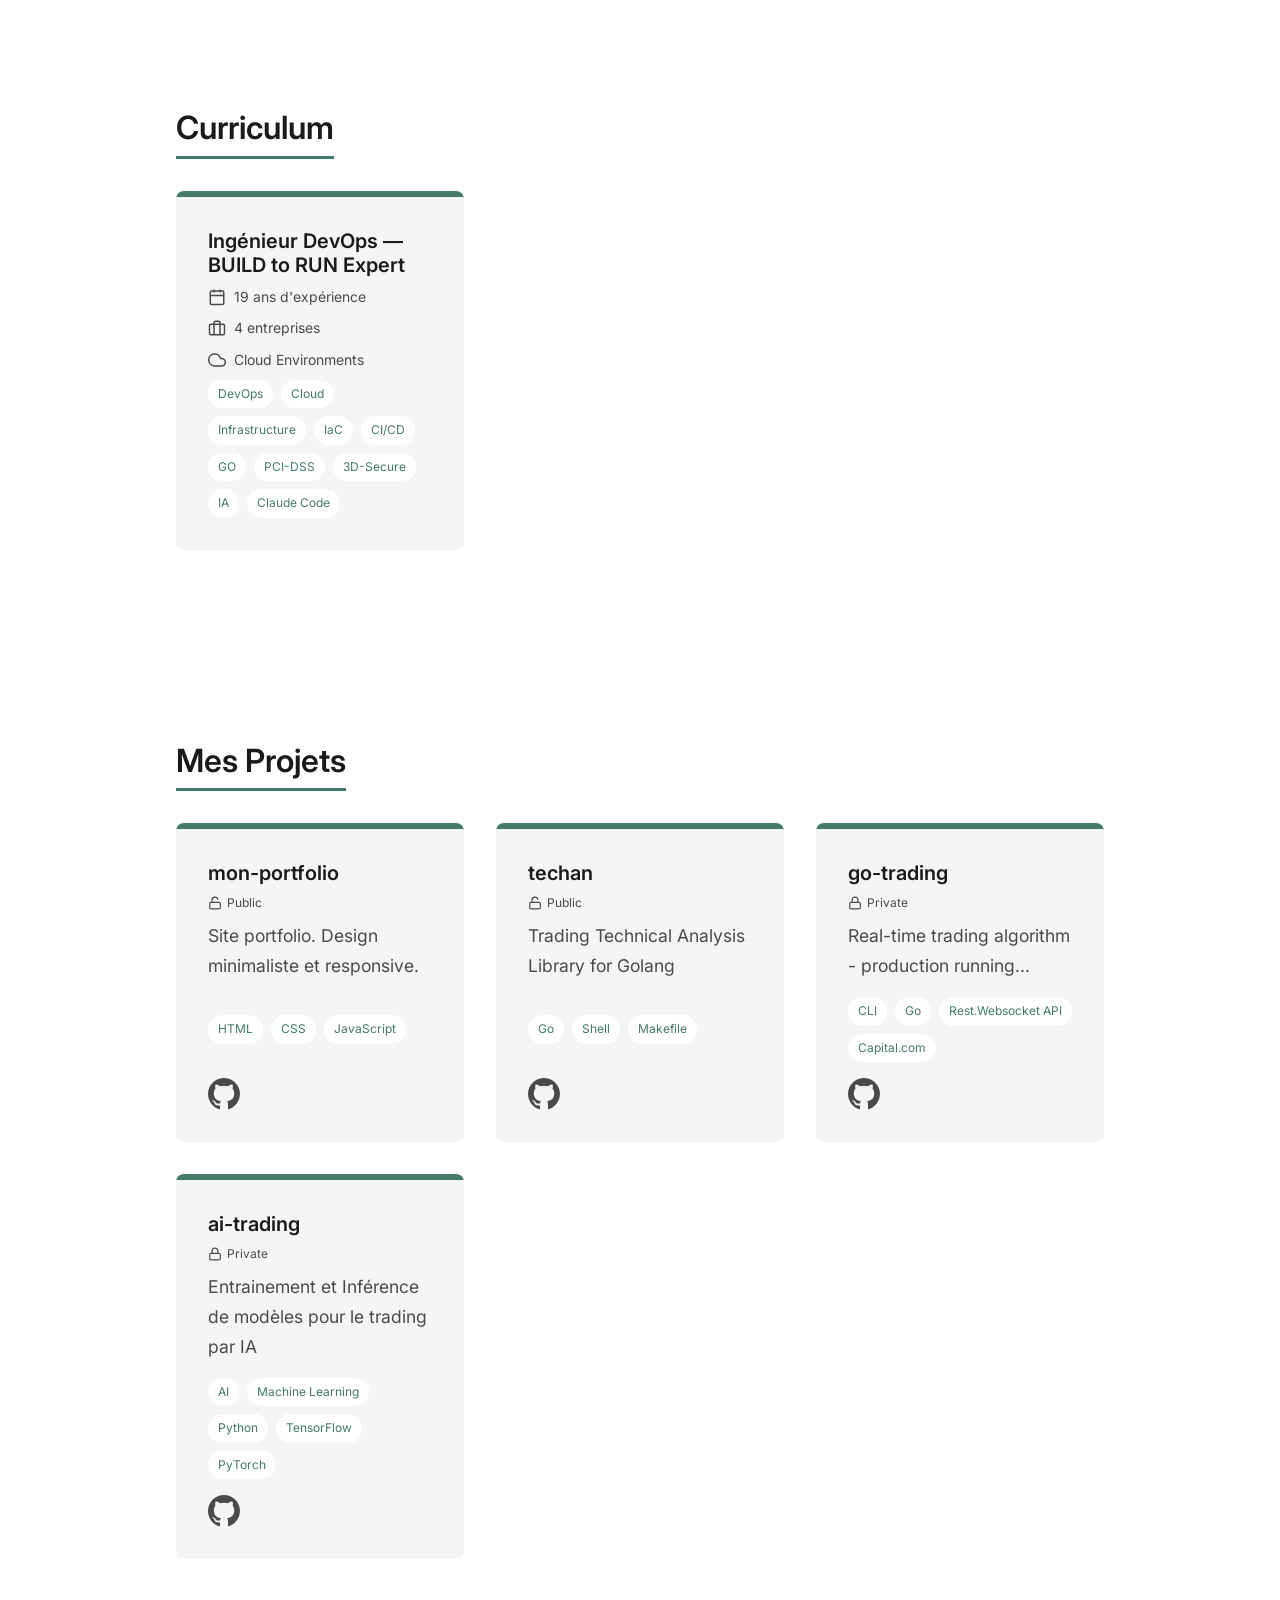
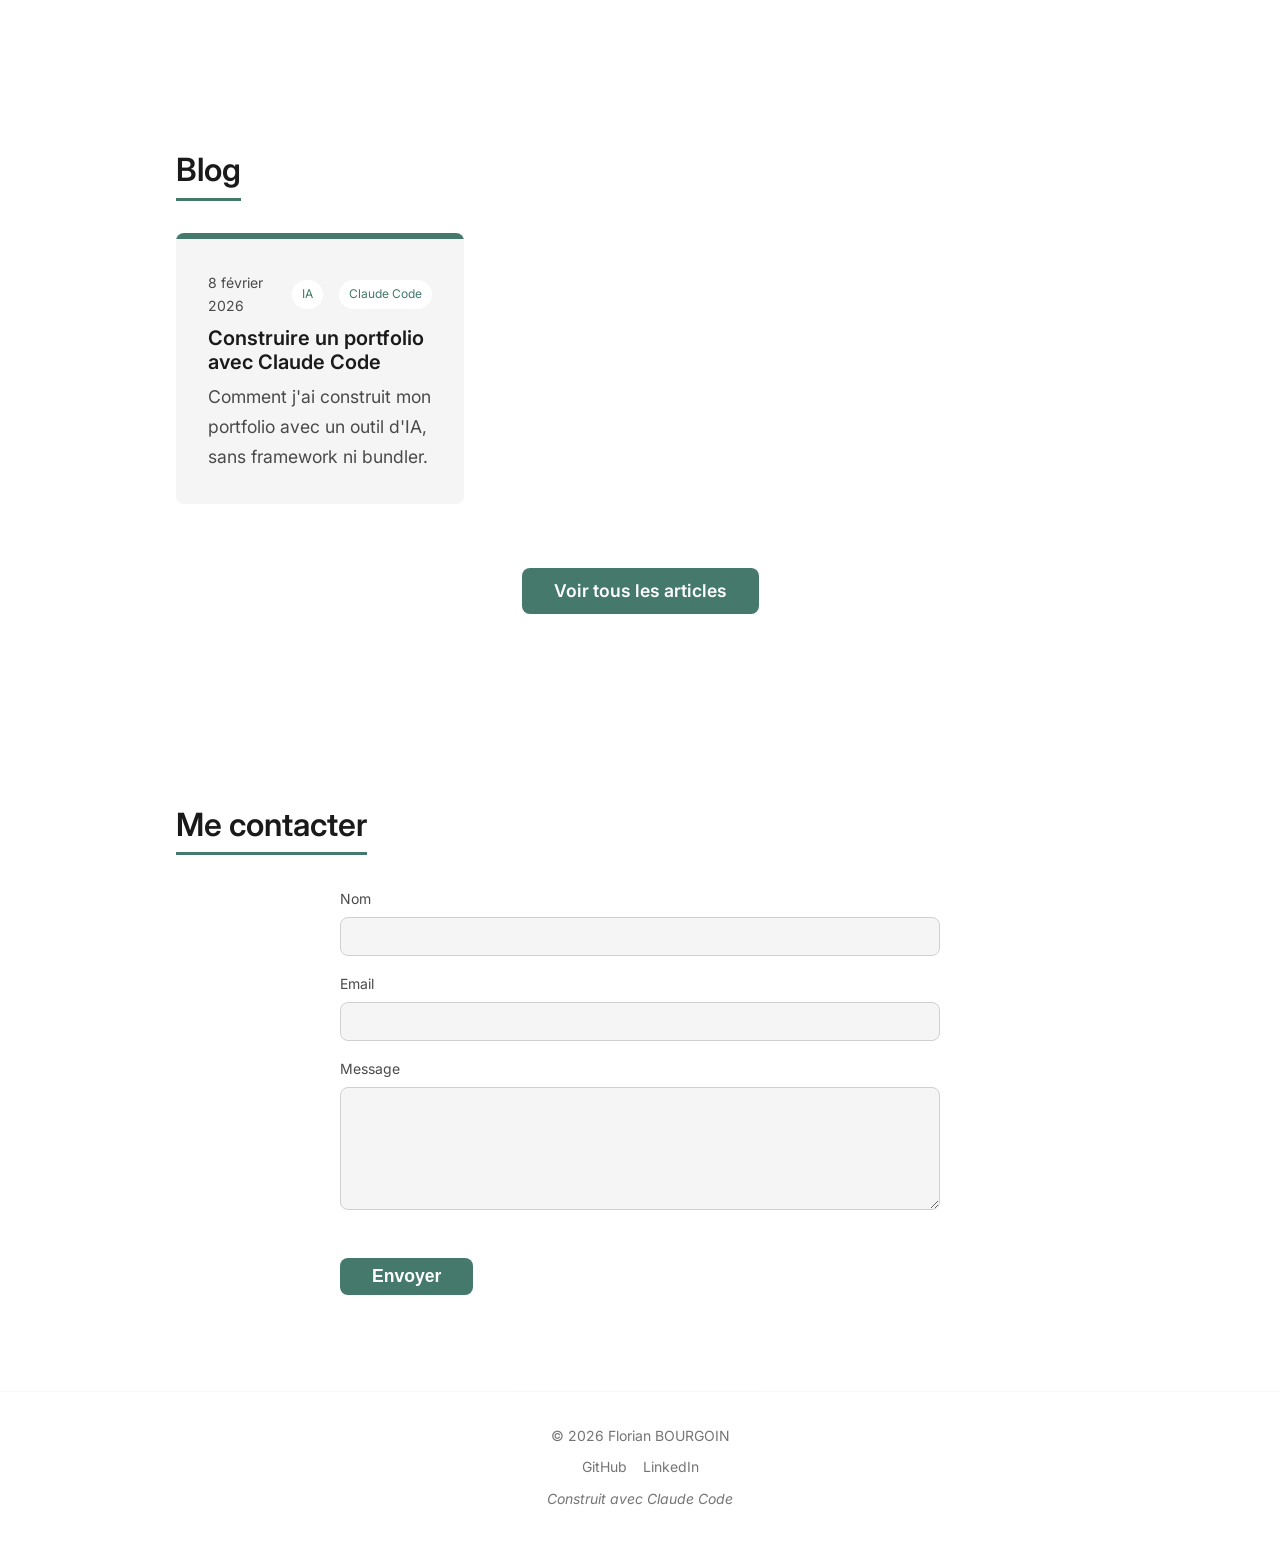
==== commit e55d73fd: "Améliore le portfolio avec nouvelles fonctionnalités et contenu - Ajoute un curseur clignotant sur l" ====
--- a/index.html
+++ b/index.html
@@ -76,10 +76,16 @@
       <div class="about__grid">
         <img src="assets/images/photo.jpg" alt="Photo de Florian BOURGOIN" class="about__photo" loading="lazy" width="200" height="200">
         <p class="about__text">
-          Passionné par la technologie et l'intelligence artificielle,
-          j'apprends à construire des projets concrets en utilisant les outils
-          les plus avancés du marché. Ce portfolio est lui-même construit avec
-          Claude Code.
+          Fort de 19 ans d'expérience en DevOps et infrastructure, j'ai développé une expertise
+          du BUILD au RUN, de la conception d'architectures cloud à l'automatisation des déploiements.
+          <br><br>
+          Aujourd'hui, ma curiosité me pousse vers l'intelligence artificielle. J'explore comment
+          l'IA peut transformer nos approches techniques et résoudre des problèmes complexes.
+          Ce portfolio, construit avec Claude Code, illustre cette démarche d'apprentissage concret.
+          <br><br>
+          Passionné de trading et de macroéconomie, je combine analyse technique et compréhension
+          des cycles économiques. Cette approche analytique nourrit ma réflexion sur les systèmes
+          complexes et la prise de décision algorithmique.
         </p>
       </div>
     </section>
@@ -128,7 +134,6 @@
                 <span class="badge">IA</span>
                 <span class="badge">Claude Code</span>
               </div>
-              <span class="project-link">Consulter mon parcours →</span>
             </div>
           </a>
         </article>
--- a/css/style.css
+++ b/css/style.css
@@ -274,6 +274,21 @@
   text-shadow: 0 2px 8px rgba(0, 0, 0, 0.3);
 }
 
+.hero h1::after {
+  content: '|';
+  margin-left: 0.1em;
+  animation: blink 1s infinite;
+}
+
+@keyframes blink {
+  0%, 49% {
+    opacity: 1;
+  }
+  50%, 100% {
+    opacity: 0;
+  }
+}
+
 .hero-subtitle {
   margin-top: var(--spacing-md);
   font-size: var(--font-size-lg);
@@ -475,6 +490,7 @@
   display: flex;
   flex-wrap: wrap;
   gap: var(--spacing-sm);
+  margin-top: auto;
   margin-bottom: var(--spacing-md);
 }
 
@@ -485,6 +501,26 @@
   font-size: var(--font-size-xs);
   color: var(--color-text-muted);
   margin-bottom: var(--spacing-sm);
+}
+
+.project-card__link {
+  display: flex;
+  flex-direction: column;
+  flex-grow: 1;
+  color: inherit;
+  text-decoration: none;
+}
+
+.project-card__github-icon {
+  width: 32px;
+  height: 32px;
+  margin-top: auto;
+  color: var(--color-text-muted);
+  transition: color 0.2s;
+}
+
+.project-card__link:hover .project-card__github-icon {
+  color: var(--color-accent);
 }
 
 .projects-error {
